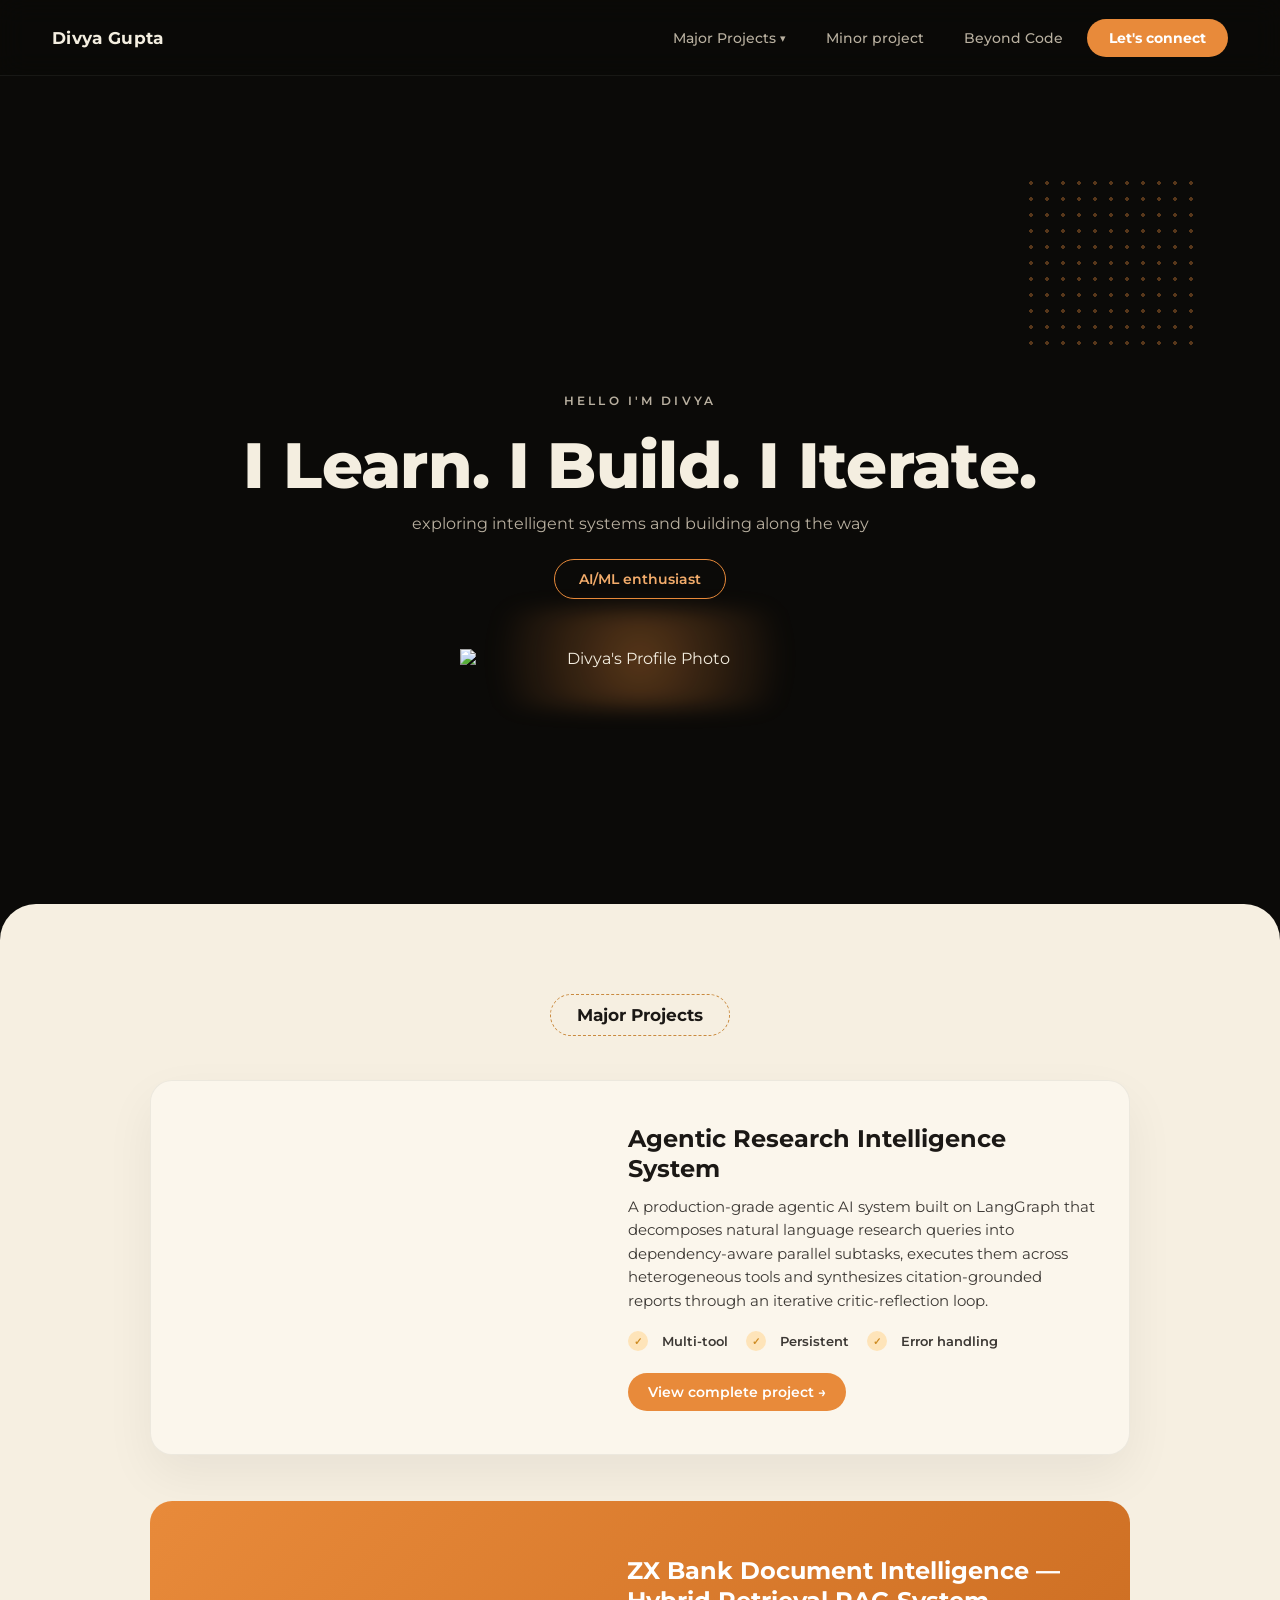
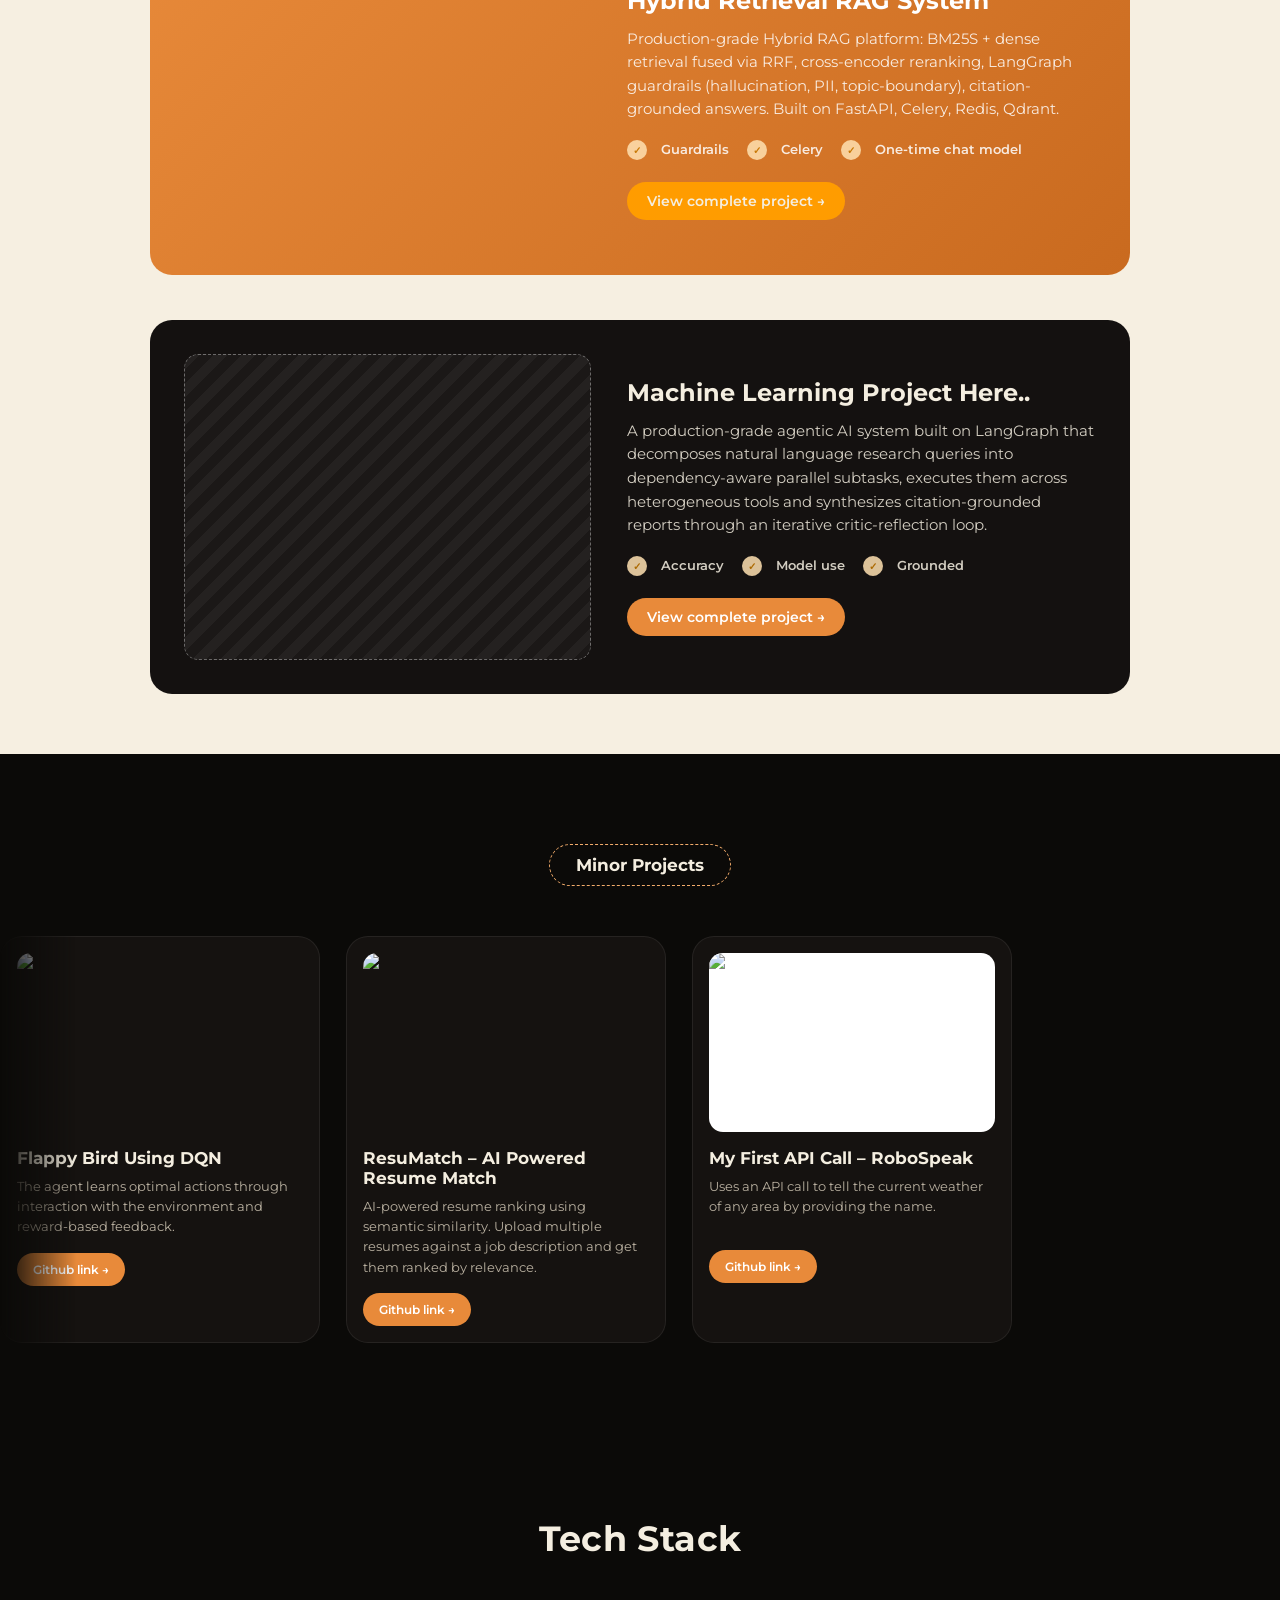
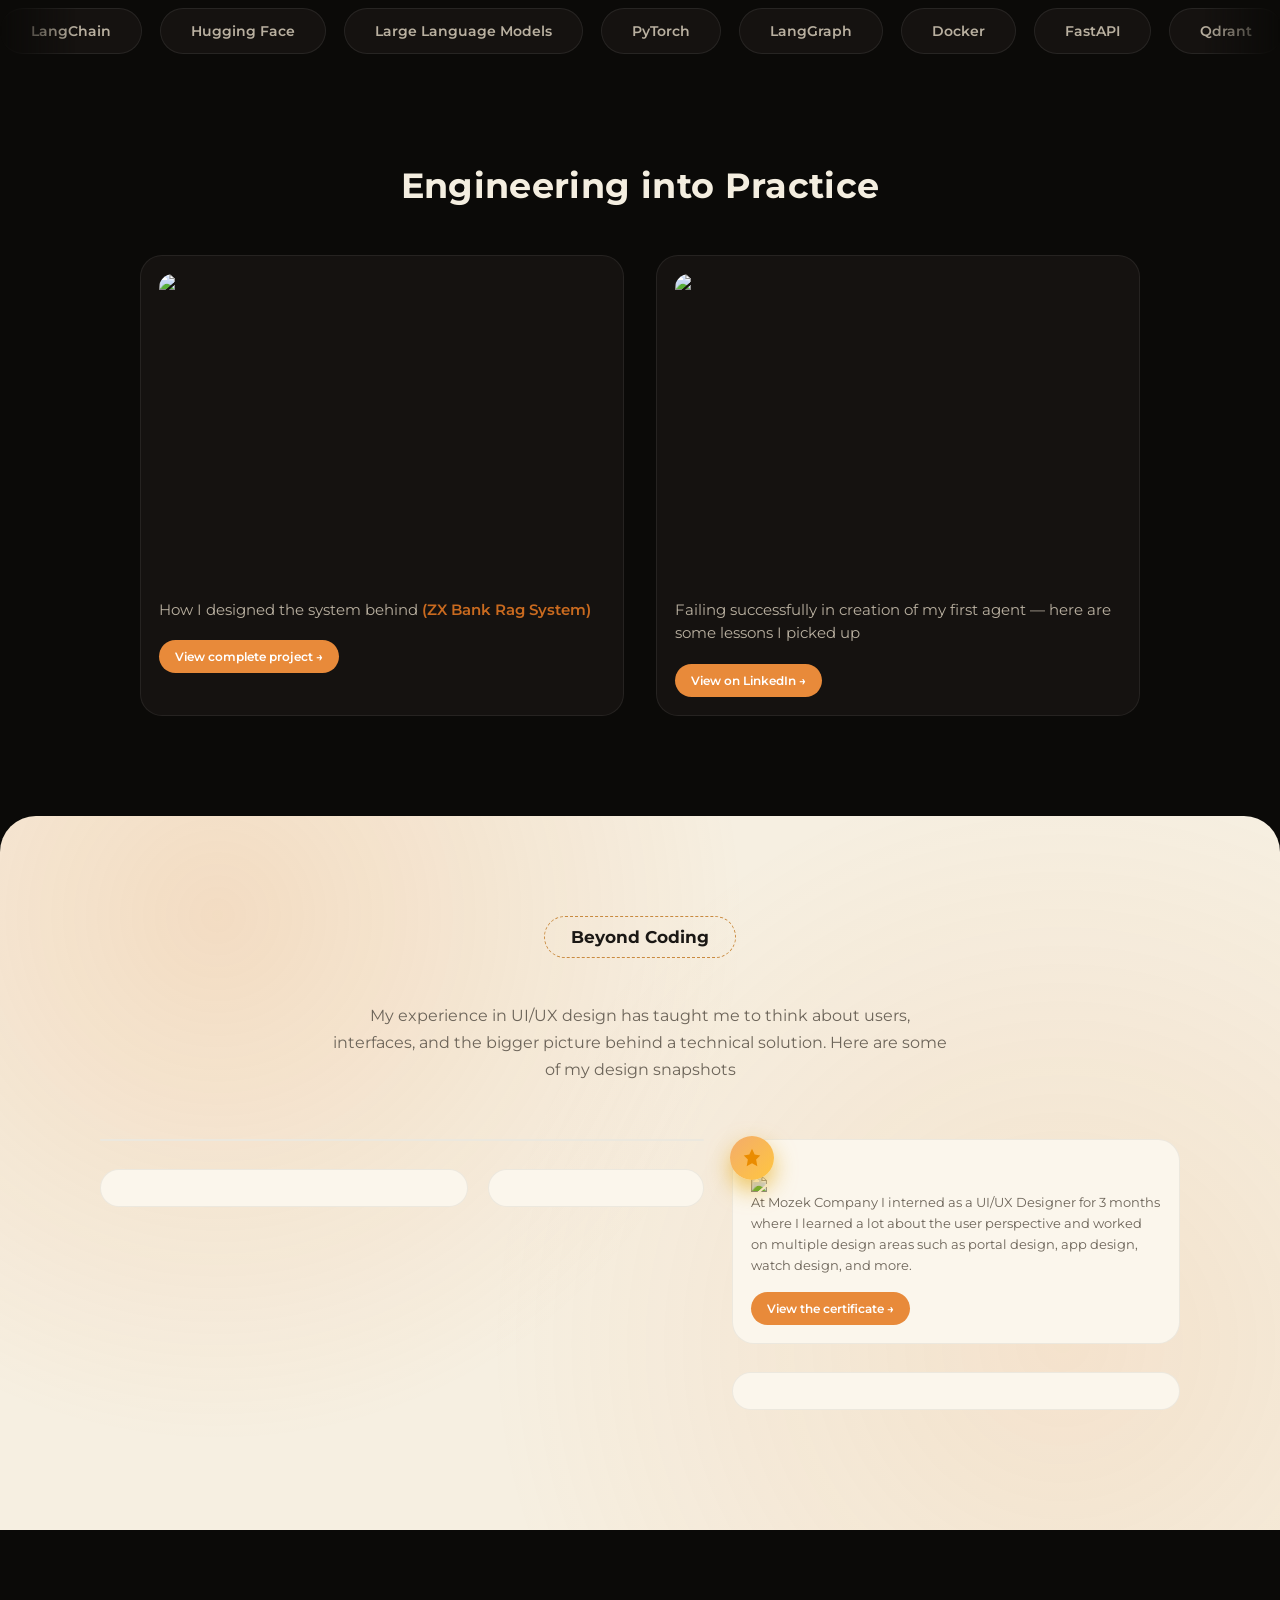
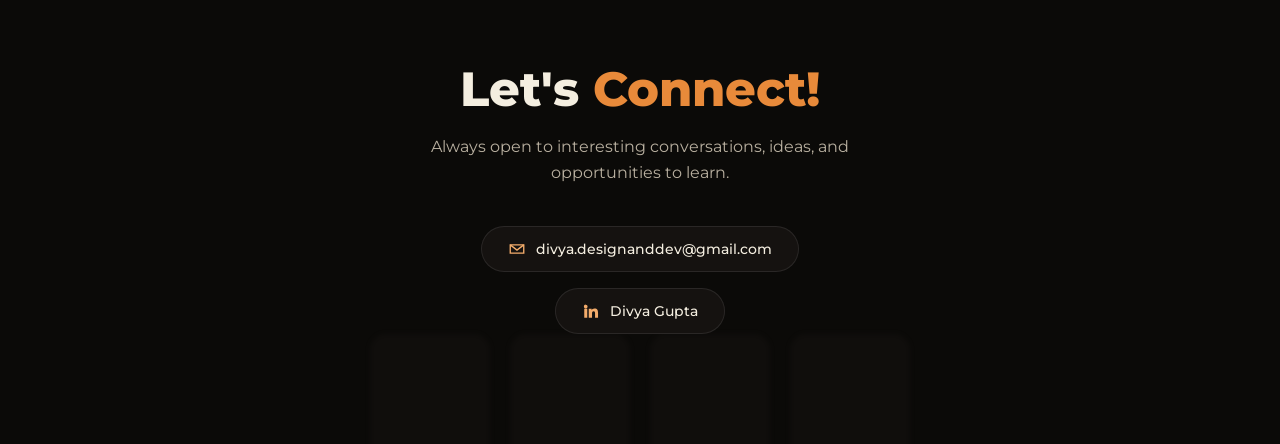
==== index.html @ d7cafa4e "Add files via upload" ====
<!DOCTYPE html>
<html lang="en">
<head>
<meta charset="UTF-8">
<meta name="viewport" content="width=device-width, initial-scale=1.0">
<title>Divya Gupta — AI/ML Enthusiast</title>
<link rel="preconnect" href="https://fonts.googleapis.com">
<link rel="preconnect" href="https://fonts.gstatic.com" crossorigin>
<link href="https://fonts.googleapis.com/css2?family=Montserrat:ital,wght@0,300;0,400;0,500;0,600;0,700;0,800;1,500&display=swap" rel="stylesheet">
<link rel="stylesheet" href="style.css">
</head>
<body>

<!-- ============ TOP NAVIGATION ============ -->
<header class="site-nav" id="top">
  <div class="nav-inner">
    <a href="index.html" class="nav-logo">Divya Gupta</a>

    <button class="nav-toggle" id="navToggle" aria-label="Toggle menu" aria-expanded="false">
      <span></span><span></span><span></span>
    </button>

    <nav class="nav-links" id="navLinks">
      <div class="nav-item nav-dropdown" id="projectsDropdown">
        <button class="nav-link dropdown-trigger" aria-haspopup="true" aria-expanded="false">
          Major Projects <span class="chevron">▾</span>
        </button>
        <div class="dropdown-menu">
          
          <a href="agentic-research.html" target="_blank" rel="noopener">Agentic Research Intelligence System</a>
          
          <a href="zx-bank.html" target="_blank" rel="noopener">ZX Bank RAG System</a>
          
          <a href="https://claude.ai" target="_blank" rel="noopener">Machine Learning Project</a>
        </div>
      </div>

      <a href="#minor-projects" class="nav-link nav-scroll">Minor project</a>
      <a href="#beyond-code" class="nav-link nav-scroll">Beyond Code</a>
      <a href="#connect" class="nav-link nav-cta nav-scroll">Let's connect</a>
    </nav>
  </div>
</header>

<!-- ============ HERO SECTION (static, no interaction) ============ -->
<section class="hero">
  <div class="hero-dots" aria-hidden="true"></div>
  <div class="hero-content">
    <p class="hero-eyebrow">Hello I'm Divya</p>
    <h1 class="hero-title">I Learn. I Build. I Iterate.</h1>
    <p class="hero-subtitle">exploring intelligent systems and building along the way</p>
    <span class="hero-badge">AI/ML enthusiast</span>
  </div>
  <div class="hero-portrait">
    <img src="assets/img/hero_image.png" alt="Divya's Profile Photo" class="portrait-image">
    <div class="portrait-glow" aria-hidden="true"></div>
  </div>
</section>

<!-- ============ MAJOR PROJECTS (stacking cards) ============ -->
<section class="major-projects" id="major-projects">
  <div class="section-heading">
    <span class="section-badge">Major Projects</span>
  </div>

  <div class="stack-container" id="stackContainer">

    <article class="stack-card card-light" style="z-index:1;">
      <div class="stack-card-inner">
        <div class="stack-card-media">
         <img src="assets\img\ai_agent.png" alt="AI agent image" class="stack-card-image">
        </div>
        <div class="stack-card-body">
          <h3>Agentic Research Intelligence System</h3>
          <p>A production-grade agentic AI system built on LangGraph that decomposes natural language research queries into dependency-aware parallel subtasks, executes them across heterogeneous tools and synthesizes citation-grounded reports through an iterative critic-reflection loop.</p>
          <ul class="tag-list">
             <li><span class="tick">✓</span>Multi-tool</li>
            <li><span class="tick">✓</span>Persistent</li>
            <li><span class="tick">✓</span>Error handling</li>
          </ul>
          <!-- TODO: replace href with real project page once built -->
          <a href="agentic-research.html" target="_blank" rel="noopener" class="btn btn-orange">View complete project →</a>
        </div>
      </div>
    </article>

    <article class="stack-card card-orange" style="z-index:2;">
      <div class="stack-card-inner">
        <div class="stack-card-media">
          <img src="assets\img\Rag_image1.png" alt="ZX Bank Document Intelligence Screenshot" class="stack-card-image">
        </div>
        <div class="stack-card-body">
          <h3>ZX Bank Document Intelligence — Hybrid Retrieval RAG System</h3>
          <p>Production-grade Hybrid RAG platform: BM25S + dense retrieval fused via RRF, cross-encoder reranking, LangGraph guardrails (hallucination, PII, topic-boundary), citation-grounded answers. Built on FastAPI, Celery, Redis, Qdrant.</p>
          <ul class="tag-list">
            <li><span class="tick">✓</span>Guardrails</li>
            <li><span class="tick">✓</span>Celery</li>
            <li><span class="tick">✓</span>One-time chat model</li>
          </ul>
          <!-- TODO: replace href with real project page once built -->
          <a href="zx-bank.html" target="_blank" rel="noopener" class="btn btn-dark">View complete project →</a>
        </div>
      </div>
    </article>

    <article class="stack-card card-black" style="z-index:3;">
      <div class="stack-card-inner">
        <div class="stack-card-media">
          <!-- REPLACE WITH: assets/img/ml-project.png -->
          <div class="img-placeholder" data-label="Machine Learning Project Screenshot"></div>
        </div>
        <div class="stack-card-body">
          <h3>Machine Learning Project Here..</h3>
          <p>A production-grade agentic AI system built on LangGraph that decomposes natural language research queries into dependency-aware parallel subtasks, executes them across heterogeneous tools and synthesizes citation-grounded reports through an iterative critic-reflection loop.</p>
          <ul class="tag-list">
             <li><span class="tick">✓</span>Accuracy</li>
            <li><span class="tick">✓</span>Model use</li>
            <li><span class="tick">✓</span>Grounded</li>
          </ul>
          <!-- TODO: replace href with real project page once built -->
          <a href="https://claude.ai" target="_blank" rel="noopener" class="btn btn-orange">View complete project →</a>
        </div>
      </div>
    </article>

  </div>
</section>

<!-- ============ MINOR PROJECTS (infinite marquee) ============ -->
<section class="minor-projects" id="minor-projects">
  <div class="section-heading">
    <span class="section-badge section-badge-dark">Minor Projects</span>
  </div>

  <div class="marquee" id="minorMarquee">
    <div class="marquee-track" id="minorTrack">

      <article class="mini-card">
        <div class="mini-card-media">
         <img src = "assets\img\flappybird.png" data-label="Flappy bird DNQ">
        </div>
        <div class="mini-card-body">
          <h4>Flappy Bird Using DQN</h4>
          <p>The agent learns optimal actions through interaction with the environment and reward-based feedback.</p>
          <div class="mini-card-actions">
            <a href="https://github.com/divya626343-ctrl/flappy-bird-dqn" target="_blank" rel="noopener" class="btn btn-orange btn-sm">Github link →</a>
          </div>
        </div>
      </article>

      <article class="mini-card">
        <div class="mini-card-media">
          <img src="assets\img\resumematcher.png" data-label="Resume-match-UI">
        </div>
        <div class="mini-card-body">
          <h4>ResuMatch – AI Powered Resume Match</h4>
          <p>AI-powered resume ranking using semantic similarity. Upload multiple resumes against a job description and get them ranked by relevance.</p>
          <div class="mini-card-actions">
            <a href="https://github.com/divya626343-ctrl/RESUME-JOBDESCRIPTION-MATCHER" target="_blank" rel="noopener" class="btn btn-orange btn-sm">Github link →</a>
          </div>
        </div>
      </article>

      <article class="mini-card">
        <div class="mini-card-media mini-card-media-flat">
         <img src="assets\img\robospeak.png" data-label = "Robospeak">
        </div>
        <div class="mini-card-body">
          <h4>My First API Call – RoboSpeak</h4>
          <p>Uses an API call to tell the current weather of any area by providing the name.</p>
          <div class="mini-card-actions">
            <a href="https://github.com/divya626343-ctrl/robospeaker" target="_blank" rel="noopener" class="btn btn-orange btn-sm">Github link →</a>
          </div>
        </div>
      </article>

      
    </div>
  </div>
</section>

<!-- ============ TECH STACK (infinite marquee, no hover) ============ -->
<section class="tech-stack">
  <h2 class="section-title-light">Tech Stack</h2>
  <div class="marquee marquee-plain" id="techMarquee">
    <div class="marquee-track" id="techTrack">
      <span class="tech-pill">LangChain</span>
      <span class="tech-pill">Hugging Face</span>
      <span class="tech-pill">Large Language Models</span>
      <span class="tech-pill">PyTorch</span>
      <span class="tech-pill">LangGraph</span>
      <span class="tech-pill">Docker</span>
      <span class="tech-pill">FastAPI</span>
      <span class="tech-pill">Qdrant</span>
    </div>
  </div>
</section>

<!-- ============ ENGINEERING INTO PRACTICE (static) ============ -->
<section class="engineering">
  <h2 class="section-title-light">Engineering into Practice</h2>
  <div class="engineering-grid">
    <article class="engineering-card">
      <div class="engineering-media">
       <img src="assets\img\engineering.jpeg" data-label="handwritten system flow of rag">
      </div>
      <p class="engineering-caption">How I designed the system behind <span class="highlight">(ZX Bank Rag System)</span></p>
      <!-- TODO: replace href with real project write-up link -->
      <a href="https://claude.ai" target="_blank" rel="noopener" class="btn btn-orange btn-sm">View complete project →</a>
    </article>

    <article class="engineering-card">
      <div class="engineering-media">
        <img src="assets\img\failtosuccess.png" data-label="failing in first ai agent">
      </div>
      <p class="engineering-caption">Failing successfully in creation of my first agent — here are some lessons I picked up</p>
      <!-- TODO: replace with real LinkedIn post link -->
      <a href="https://lnkd.in/p/dRu3aE6P" target="_blank" rel="noopener" class="btn btn-orange btn-sm">View on LinkedIn →</a>
    </article>
  </div>
</section>

<!-- ============ BEYOND CODE (parallax) ============ -->
<section class="beyond-code" id="beyond-code" data-parallax-speed="0.1">
  <div class="parallax-bg" id="parallaxBg" aria-hidden="true"></div>
  <div class="beyond-code-content">
    <div class="section-heading">
      <span class="section-badge">Beyond Coding</span>
    </div>
    <p class="beyond-code-intro">My experience in UI/UX design has taught me to think about users, interfaces, and the bigger picture behind a technical solution. Here are some of my design snapshots</p>

  <div class="beyond-grid">

  <div class="beyond-col beyond-col-left">
    <div class="beyond-item beyond-item-hero" data-parallax-speed="0.06">
     <img src="assets\img\travelui.png" alt="">
    </div>
    <div class="beyond-row">
      <div class="beyond-item beyond-item-dest" data-parallax-speed="-0.04">
        <img src="assets\img\udaan.webp" alt="">
      </div>
      <div class="beyond-item beyond-item-weather" data-parallax-speed="0.05">
        <img src="assets\img\cloud.png" alt="">
      </div>
    </div>
  </div>

  <div class="beyond-col beyond-col-right">
    <span class="cert-badge" aria-hidden="true">
            <svg viewBox="0 0 24 24" fill="currentColor"><path d="M12 2l2.9 6.26L21 9.27l-4.5 4.38L17.8 21 12 17.77 6.2 21l1.3-7.35L3 9.27l6.1-1.01L12 2z"/></svg>
    </span>
    <div class="beyond-item beyond-item-cert" data-parallax-speed="-0.05">
      <img src="assets\img\uxintership.jpeg" data-label ="ui ux intership ceritficate">
      <p class="beyond-item-text">At Mozek Company I interned as a UI/UX Designer for 3 months where I learned a lot about the user perspective and worked on multiple design areas such as portal design, app design, watch design, and more.</p>
      <!-- TODO: replace with real certificate link/PDF -->
      <a href="https://lnkd.in/p/dxWvw84a" target="_blank" rel="noopener" class="btn btn-orange btn-sm">View the certificate →</a>
    </div>
    <div class="beyond-item beyond-item-fund" data-parallax-speed="0.04">
      <img src="assets\img\fundnest1.webp" alt="">
    </div>
  </div>

</div>
</section>

<!-- ============ LET'S CONNECT ============ -->
<section class="connect" id="connect">
  <div class="connect-blur-row" aria-hidden="true">
    <div class="blur-tile"></div><div class="blur-tile"></div><div class="blur-tile"></div><div class="blur-tile"></div>
  </div>
  <div class="connect-content">
    <h2 class="connect-title">Let's <span class="highlight-orange">Connect!</span></h2>
    <p class="connect-subtitle">Always open to interesting conversations, ideas, and opportunities to learn.</p>

    <div class="connect-links">
      <button class="connect-link" id="copyEmailBtn" type="button" data-email="divya.designanddev@gmail.com">
        <svg class="connect-icon" viewBox="0 0 24 24" fill="none" stroke="currentColor" stroke-width="1.8"><path d="M3 6.5h18v11H3z"/><path d="M3 6.5l9 7 9-7"/></svg>
        <span id="emailText">divya.designanddev@gmail.com</span>
        <span class="copy-tooltip" id="copyTooltip">Copied!</span>
      </button>

      <a href="https://www.linkedin.com/in/divya-gupta-a05b24400/" target="_blank" rel="noopener" class="connect-link">
        <svg class="connect-icon" viewBox="0 0 24 24" fill="currentColor"><path d="M4.98 3.5a2.5 2.5 0 11-.02 5 2.5 2.5 0 01.02-5zM3 9h4v12H3zM9 9h3.8v1.7h.05c.53-1 1.83-2 3.77-2 4.03 0 4.78 2.65 4.78 6.1V21h-4v-5.6c0-1.34-.02-3.06-1.87-3.06-1.87 0-2.16 1.46-2.16 2.96V21H9z"/></svg>
        <span>Divya Gupta</span>
      </a>
    </div>
  </div>
</section>

<script src="js/main.js"></script>
</body>
</html>
---- style.css ----
/* =========================================================
   TOKENS
========================================================= */
:root{
  --bg-black:#0b0a08;
  --bg-black-2:#151210;
  --bg-cream:#f6efe1;
  --bg-cream-2:#fbf6ec;
  --accent:#e88a3a;
  --accent-dark:#c96a1f;
  --accent-light:#f3ac6b;
  --text-cream:#f4eee0;
  --text-cream-muted:#b9b0a0;
  --text-dark:#1b1815;
  --text-dark-muted:#6c6459;
  --border-dash:#c98a3f;
  --radius-lg:22px;
  --radius-md:14px;
  --radius-sm:8px;
  --font:'Montserrat', sans-serif;
  --nav-h:76px;
}

*,*::before,*::after{ box-sizing:border-box; }
html{ scroll-behavior:smooth; scroll-padding-top: var(--nav-h); }
@media (prefers-reduced-motion: reduce){
  html{ scroll-behavior:auto; }
  *{ animation-duration:0.01ms !important; animation-iteration-count:1 !important; transition-duration:0.01ms !important; }
}

body{
  margin:0;
  font-family:var(--font);
  background:var(--bg-black);
  color:var(--text-cream);
  -webkit-font-smoothing:antialiased;
  overflow-x:hidden;
}

img{ max-width:100%; display:block; }
a{ text-decoration:none; color:inherit; }
ul{ list-style:none; margin:0; padding:0; }
h1,h2,h3,h4{ margin:0; font-family:var(--font); }
p{ margin:0; }

.section-title-light{
  text-align:center;
  font-size:clamp(1.6rem,3vw,2.2rem);
  font-weight:700;
  color:var(--text-cream);
  margin-bottom:48px;
  letter-spacing:.01em;
}

/* placeholder image blocks (swap for real <img> once assets are uploaded) */
.img-placeholder{
  width:100%; height:100%; min-height:180px;
  border:1.5px dashed rgba(255,255,255,.35);
  border-radius:var(--radius-md);
  display:flex; align-items:center; justify-content:center;
  text-align:center; padding:16px;
  font-size:.75rem; letter-spacing:.03em; text-transform:uppercase;
  color:rgba(255,255,255,.55);
  background:
    repeating-linear-gradient(135deg, rgba(255,255,255,.04) 0 10px, transparent 10px 20px),
    rgba(255,255,255,.03);
}
.card-light .img-placeholder,
.beyond-item .img-placeholder,
.beyond-item-large .img-placeholder{
  border-color:rgba(0,0,0,.2);
  color:rgba(0,0,0,.45);
  background:
    repeating-linear-gradient(135deg, rgba(0,0,0,.035) 0 10px, transparent 10px 20px),
    rgba(0,0,0,.03);
}

/* buttons */
.btn{
  display:inline-flex; align-items:center; gap:6px;
  padding:11px 20px;
  border-radius:999px;
  font-weight:600;
  font-size:.85rem;
  border:none;
  cursor:pointer;
  transition:transform .25s ease, box-shadow .25s ease, background .25s ease;
  white-space:nowrap;
}
.btn-orange{ background:var(--accent); color:#fff; }
.btn-orange:hover{ background:var(--accent-light); transform:translateY(-2px); box-shadow:0 8px 20px rgba(232,138,58,.35); }
.btn-dark{ background:#FF9C00; color:var(--text-cream); }
.btn-dark:hover{ background:#221c17; transform:translateY(-2px); box-shadow:0 8px 20px rgba(0,0,0,.4); }
.btn-sm{ padding:9px 16px; font-size:.78rem; }

.section-badge{
  display:inline-block;
  padding:10px 26px;
  border:1.5px dashed var(--border-dash);
  border-radius:999px;
  font-weight:700;
  font-size:1.05rem;
  color:var(--text-dark);
}
.section-badge-dark{ color:var(--text-cream); border-color:var(--accent-light); }
.section-heading{ text-align:center; margin-bottom:44px; }

.highlight{ color:var(--accent-dark); font-weight:600; }
.highlight-orange{ color:var(--accent); }

/* =========================================================
   NAVIGATION
========================================================= */
.site-nav{
  position:sticky; top:0; z-index:200;
  height:var(--nav-h);
  background:rgba(11,10,8,.72);
  backdrop-filter:blur(14px);
  -webkit-backdrop-filter:blur(14px);
  border-bottom:1px solid rgba(255,255,255,.06);
}
.nav-inner{
  max-width:1240px; margin:0 auto; height:100%;
  display:flex; align-items:center; justify-content:space-between;
  padding:0 32px;
}
.nav-logo{
  font-weight:700; font-size:1.05rem; letter-spacing:.02em;
  color:var(--text-cream);
  transition:color .2s ease, opacity .2s ease;
}
.nav-logo:hover{ color:var(--accent-light); }

.nav-toggle{
  display:none; flex-direction:column; gap:5px;
  background:none; border:none; cursor:pointer; padding:6px;
}
.nav-toggle span{ width:22px; height:2px; background:var(--text-cream); border-radius:2px; transition:transform .3s ease, opacity .3s ease; }

.nav-links{ display:flex; align-items:center; gap:8px; }
.nav-link{
  padding:10px 16px; font-size:.88rem; font-weight:500;
  color:var(--text-cream-muted);
  border:none; background:none; cursor:pointer; font-family:var(--font);
  display:flex; align-items:center; gap:4px;
  border-radius:999px;
  transition:color .2s ease, background .2s ease;
}
.nav-link:hover{ color:var(--text-cream); background:rgba(255,255,255,.06); }
.nav-cta{ background:var(--accent); color:#fff; font-weight:700; padding:10px 22px; }
.nav-cta:hover{ background:var(--accent-light); color:#fff; }

.chevron{ font-size:.7rem; transition:transform .25s ease; }
.nav-dropdown.open .chevron{ transform:rotate(180deg); }

.nav-dropdown{ position:relative; }
.dropdown-menu{
  position:absolute; top:calc(100% + 10px); left:50%; transform:translateX(-50%) translateY(-8px);
  min-width:280px;
  background:#1a1613;
  border:1px solid rgba(255,255,255,.08);
  border-radius:var(--radius-md);
  padding:8px;
  opacity:0; visibility:hidden;
  transition:opacity .22s ease, transform .22s ease, visibility .22s ease;
  box-shadow:0 20px 45px rgba(0,0,0,.5);
}
.nav-dropdown.open .dropdown-menu{
  opacity:1; visibility:visible; transform:translateX(-50%) translateY(0);
}
.dropdown-menu a{
  display:block; padding:11px 14px; border-radius:var(--radius-sm);
  font-size:.85rem; color:var(--text-cream-muted);
  transition:background .18s ease, color .18s ease, padding-left .18s ease;
}
.dropdown-menu a:hover{ background:rgba(232,138,58,.12); color:var(--accent-light); padding-left:18px; }

/* =========================================================
   HERO (static)
========================================================= */
.hero{
  position:relative;
  min-height:92vh;
  display:flex; flex-direction:column; align-items:center; justify-content:center;
  text-align:center;
  padding:80px 24px 0;
  overflow:hidden;
}
.hero-dots{
  position:absolute; top:12%; right:6%; width:180px; height:180px;
  background-image:radial-gradient(var(--accent) 2px, transparent 2px);
  background-size:16px 16px;
  opacity:.35;
}
.hero-eyebrow{
  letter-spacing:.25em; font-size:.78rem; font-weight:600; color:var(--text-cream-muted); text-transform:uppercase;
  animation:hero-fade-up .7s ease both .05s;
}
.hero-title{
  font-size:clamp(2.2rem,6vw,4rem); font-weight:800; margin:18px 0 10px; letter-spacing:-.01em;
  animation:hero-fade-up .7s ease both .18s;
}
.hero-subtitle{
  color:var(--text-cream-muted); font-size:1rem; max-width:480px; margin:0 auto;
  animation:hero-fade-up .7s ease both .3s;
}
.hero-badge{
  display:inline-block; margin-top:26px; padding:11px 24px;
  border:1.5px solid var(--accent); color:var(--accent-light);
  border-radius:999px; font-weight:600; font-size:.85rem;
  animation:hero-fade-up .7s ease both .42s;
}
.hero-portrait{
  position:relative; margin-top:50px; width:min(360px,80vw);
  animation:hero-fade-up .8s ease both .5s;
}

@keyframes hero-fade-up{
  from{ opacity:0; transform:translateY(24px); }
  to{ opacity:1; transform:translateY(0); }
}
.portrait-glow{
  position:absolute; inset:-40px; z-index:-1;
  background:radial-gradient(circle, rgba(232,138,58,.35), transparent 65%);
  filter:blur(10px);
}
.portrait-placeholder{ aspect-ratio:3/7; border-radius:16px; }

/* =========================================================
   MAJOR PROJECTS — stacking cards
========================================================= */
.major-projects{
  background:var(--bg-cream);
  color:var(--text-dark);
  padding:90px 24px 60px;
  border-radius:36px 36px 0 0;
}
.stack-container{
  max-width:980px; margin:0 auto;
  position:relative;
}
.stack-card{
  position:sticky;
  top:100px;
  margin-bottom:46px;
  border-radius:var(--radius-lg);
  padding:34px;
  will-change:transform, filter;
  transition:transform .05s linear;
}
.stack-card:last-child{ margin-bottom:0; }
.card-light{ background:var(--bg-cream-2); border:1px solid rgba(0,0,0,.06); box-shadow:0 20px 50px rgba(0,0,0,.06); }
.card-orange{ background:linear-gradient(135deg,var(--accent),var(--accent-dark)); color:#fff; } 
.card-orange .stack-card-inner .stack-card-media img{
  object-position: left top;
}
.card-black{ background:#141110; color:var(--text-cream); }

.stack-card-inner{ display:grid; grid-template-columns:1fr 1.15fr; gap:36px; align-items:center; }
.stack-card-media{ aspect-ratio:4/3; border-radius:var(--radius-md); overflow:hidden; }
.stack-card-media img{
  width:100%; height:100%;
  object-fit:cover;      /* crops image to fill the box instead of squishing it */
  object-position:center;
  transform:scale(1.15); /* zoom-in amount — raise/lower this number to zoom more/less */
}
.stack-card-body h3{ font-size:1.5rem; font-weight:700; margin-bottom:12px; line-height:1.25; }
.stack-card-body p{ font-size:.92rem; line-height:1.6; opacity:.85; margin-bottom:18px; }
.tag-list{ display:flex; flex-wrap:wrap; gap:10px 18px; margin-bottom:22px; }
.tag-list li{ display:flex; align-items:center; gap:14px; font-size:.8rem; font-weight:600; opacity:.85; }
.tick{
  display:inline-flex; align-items:center; justify-content:center;
  width:20px; height:20px; border-radius:50%;
 color: #C77A00;
 background:#FFE1B1;
  font-size:.62rem; flex:0 0 auto;
}

/* =========================================================
   MINOR PROJECTS — infinite marquee
========================================================= */
.minor-projects{ background:var(--bg-black); padding:90px 0 90px; }
.marquee{
  overflow:hidden;
  -webkit-mask-image:linear-gradient(90deg, transparent, #000 6%, #000 94%, transparent);
  mask-image:linear-gradient(90deg, transparent, #000 6%, #000 94%, transparent);
}
.marquee-track{
  display:flex; gap:26px; width:max-content;
  animation:marquee-scroll 32s linear infinite;
  padding:6px 0 24px;
}
.marquee-track.paused{ animation-play-state:paused; }
@keyframes marquee-scroll{
  from{ transform:translateX(0); }
  to{ transform:translateX(-50%); }
}

.mini-card{
  width:320px; flex:0 0 auto;
  background:var(--bg-black-2);
  border:1px solid rgba(255,255,255,.07);
  border-radius:var(--radius-lg);
  padding:16px;
  transition:transform .35s ease, box-shadow .35s ease, border-color .35s ease;
}
.mini-card:hover{
  transform:translateY(-10px) scale(1.03);
  box-shadow:0 24px 50px rgba(0,0,0,.55);
  border-color:rgba(232,138,58,.45);
}
.mini-card-media{ aspect-ratio:16/10; margin-bottom:16px; overflow:hidden; border-radius:var(--radius-md); }
.mini-card-media-flat{ aspect-ratio:16/10; background:#fff; border-radius:var(--radius-md); }
.mini-card-body h4{ font-size:1.05rem; margin-bottom:8px; }
.mini-card-body p{ font-size:.82rem; color:var(--text-cream-muted); line-height:1.55; margin-bottom:16px; min-height:58px; }
.mini-card-actions{ display:flex; gap:10px; flex-wrap:wrap; }

/* =========================================================
   TECH STACK — infinite marquee (no hover interaction)
========================================================= */
.tech-stack{ background:var(--bg-black); padding:60px 0 90px; }
.marquee-plain .marquee-track{ animation-duration:22s; gap:18px; padding:0; }
.tech-pill{
  flex:0 0 auto;
  padding:14px 30px;
  background:var(--bg-black-2);
  border:1px solid rgba(255,255,255,.08);
  border-radius:999px;
  font-weight:600; font-size:.85rem;
  color:var(--text-cream-muted);
  white-space:nowrap;
}

/* =========================================================
   ENGINEERING INTO PRACTICE (static)
========================================================= */
.engineering{ background:var(--bg-black); padding:20px 24px 100px; }
.engineering-grid{
  max-width:1000px; margin:0 auto;
  display:grid; grid-template-columns:1fr 1fr; gap:32px;
}
.engineering-card{
  background:var(--bg-black-2);
  border:1px solid rgba(255,255,255,.07);
  border-radius:var(--radius-lg);
  padding:18px;
}
.engineering-media{ aspect-ratio:16/11; margin-bottom:18px; border-radius:var(--radius-md); overflow:hidden;  }
.engineering-caption{ font-size:.92rem; line-height:1.6; color:var(--text-cream-muted); margin-bottom:18px; }

/* =========================================================
   BEYOND CODE — parallax
========================================================= */
.beyond-code{
  position:relative;
  background:var(--bg-cream);
  color:var(--text-dark);
  padding:100px 24px 120px;
  overflow:hidden;
  border-radius:36px 36px 0 0;
}
.parallax-bg{
  position:absolute; inset:-10% -5%;
  background:
    radial-gradient(circle at 20% 20%, rgba(232,138,58,.18), transparent 40%),
    radial-gradient(circle at 80% 70%, rgba(232,138,58,.12), transparent 45%);
  z-index:0;
  will-change:transform;
}
.beyond-code-content{ position:relative; z-index:1; max-width:1080px; margin:0 auto; }
.beyond-code-intro{
  max-width:620px; margin:0 auto 56px; text-align:center;
  color:var(--text-dark-muted); line-height:1.7; font-size:1rem;
}
.beyond-grid{ display:grid; grid-template-columns:1.35fr 1fr; gap:28px; align-items:start; }
.beyond-col{ display:flex; flex-direction:column; gap:28px; }
.beyond-row{ display:grid; grid-template-columns:1.7fr 1fr; gap:20px; }

.beyond-item{
  background:var(--bg-cream-2); border:1px solid rgba(0,0,0,.06);
  border-radius:var(--radius-lg); padding:18px;
  will-change:transform;
}
.beyond-item-hero{ padding:0; overflow:hidden; }
.beyond-item-hero .img-placeholder{ aspect-ratio:16/9; border-radius:var(--radius-lg); margin-bottom:0; }

.beyond-item-weather{ display:flex; align-items:center; justify-content:center; padding:14px; }
.beyond-item-weather .img-placeholder{ aspect-ratio:1/1; margin-bottom:0; min-height:100px; }

.beyond-item .img-placeholder{ aspect-ratio:4/3; margin-bottom:14px; }
.beyond-item-text{ font-size:.82rem; line-height:1.6; color:var(--text-dark-muted); margin-bottom:16px; }
.beyond-item-cert{ position:relative; padding-top:36px; }
.cert-badge{
  position:absolute; top:220px; left:630px; 
  width:44px; height:44px; border-radius:50%;
  background:linear-gradient(135deg,var(--accent-light),rgb(255, 198, 64));
  display:flex; align-items:center; justify-content:center;
  box-shadow:0 10px 22px rgba(228, 164, 2, 0.589);
  z-index: 5;
}
.cert-badge svg{ width:22px; height:22px; color:#ea8c00; }
 
/* =========================================================
   LET'S CONNECT
========================================================= */
.connect{
  position:relative;
  background:var(--bg-black);
  padding:130px 24px 110px;
  text-align:center;
  overflow:hidden;
}
.connect-blur-row{
  position:absolute; bottom:-40px; left:0; right:0;
  display:flex; gap:20px; justify-content:center;
  filter:blur(2px); opacity:.5;
}
.blur-tile{ width:120px; height:150px; border-radius:16px; background:var(--bg-black-2); }
.connect-content{ position:relative; z-index:1; }
.connect-title{ font-size:clamp(2rem,5vw,3rem); font-weight:800; margin-bottom:16px; }
.connect-subtitle{ color:var(--text-cream-muted); max-width:420px; margin:0 auto 40px; line-height:1.6; }
.connect-links{ display:flex; flex-direction:column; align-items:center; gap:16px; }
.connect-link{
  position:relative;
  display:inline-flex; align-items:center; gap:10px;
  padding:13px 26px; border-radius:999px;
  background:var(--bg-black-2); border:1px solid rgba(255,255,255,.09);
  color:var(--text-cream); font-family:var(--font); font-size:.9rem; font-weight:500;
  cursor:pointer; transition:transform .25s ease, border-color .25s ease, background .25s ease;
}
.connect-link:hover{ transform:translateY(-3px); border-color:var(--accent); background:#1c1712; }
.connect-icon{ width:18px; height:18px; color:var(--accent-light); }
.copy-tooltip{
  position:absolute; top:-38px; left:50%; transform:translateX(-50%) translateY(6px);
  background:var(--accent); color:#1a1208; font-size:.72rem; font-weight:700;
  padding:5px 12px; border-radius:999px;
  opacity:0; pointer-events:none;
  transition:opacity .2s ease, transform .2s ease;
}
.copy-tooltip.show{ opacity:1; transform:translateX(-50%) translateY(0); }

/* =========================================================
   RESPONSIVE
========================================================= */
@media (max-width:900px){
  .stack-card-inner{ grid-template-columns:1fr; }
  .engineering-grid{ grid-template-columns:1fr; }
 
}




@media (max-width:760px){
  .nav-toggle{ display:flex; }
  .nav-links{
    position:absolute; top:var(--nav-h); left:0; right:0;
    flex-direction:column; align-items:stretch;
    background:#100e0c; padding:14px;
    border-bottom:1px solid rgba(255,255,255,.08);
    transform:translateY(-12px); opacity:0; visibility:hidden;
    transition:opacity .25s ease, transform .25s ease, visibility .25s ease;
  }
  .nav-links.open{ transform:translateY(0); opacity:1; visibility:visible; }
  .nav-dropdown{ width:100%; }
  .dropdown-trigger{ width:100%; justify-content:space-between; }
  .dropdown-menu{ position:static; transform:none; opacity:1; visibility:visible; display:none; box-shadow:none; margin-top:4px; width:100%; min-width:0; }
  .nav-dropdown.open .dropdown-menu{ display:block; }
  .nav-cta{ text-align:center; justify-content:center; }

  .stack-card{ padding:22px; top:70px; }
  .mini-card{ width:260px; }
  /* Beyond Code — mobile: flatten to one full-width card at a time, swipe jumps to the next */
  .beyond-col{ display:contents; }
  .beyond-row{ display:contents; }

  .beyond-grid{
    display:flex;
    overflow-x:auto;
    scroll-snap-type:x mandatory;
    -webkit-overflow-scrolling:touch;
    gap:20px;
    padding-bottom:8px;
    scrollbar-width:none;
  }
  .beyond-grid::-webkit-scrollbar{ display:none; }
  .beyond-grid .beyond-item{
    flex:0 0 85%;
    scroll-snap-align:center;
  }
  .beyond-item-hero .img-placeholder{ aspect-ratio:4/3; }
  .beyond-item-weather{ min-height:auto; }
}


/* =========================================================
   PROJECT DETAIL PAGES (agentic-research.html, and future
   zx-bank.html / ml-project.html reuse all of this)
========================================================= */
.project-back-bar{ max-width:1200px; margin:0 auto; padding:28px 32px 0; }
.project-back{
  display:inline-flex; align-items:center; gap:8px;
  font-weight:600; font-size:.9rem; color:var(--text-cream-muted);
  transition:color .2s ease, transform .2s ease;
}
.project-back:hover{ color:var(--text-cream); transform:translateX(-3px); }
 
.project-hero{
  max-width:1200px; margin:0 auto; padding:50px 32px 90px;
  display:grid; grid-template-columns:1fr 1.15fr; gap:48px; align-items:center;
}
.project-hero-text h1{ font-size:clamp(1.8rem,4vw,2.6rem); font-weight:700; margin-bottom:18px; line-height:1.25; }
.project-hero-text p{ color:var(--text-cream-muted); line-height:1.75; margin-bottom:22px; font-size:.95rem; }
.project-meta{ display:flex; gap:26px; flex-wrap:wrap; margin-bottom:26px; }
.project-meta li{ display:flex; align-items:center; gap:8px; font-weight:600; font-size:.88rem; }
.project-meta .dot{ width:9px; height:9px; border-radius:50%; background:var(--accent); flex:0 0 auto; }
 
.project-hero-media{ position:relative;  }
.project-hero-media::before{
  content:''; position:absolute; inset:-30px; z-index:-1;
  background:radial-gradient(circle, rgba(232,138,58,.22), transparent 65%);
  filter:blur(14px);
}
.video-placeholder{ min-height:340px; }
.video-el{ width:100%; height:100%; border-radius:var(--radius-lg); object-fit: contain; }
 
.project-two-col{
  max-width:1200px; margin:0 auto; padding:64px 32px;
  display:grid; grid-template-columns:1fr 1fr; gap:56px;
}
.project-two-col h2{ font-size:1.4rem; font-weight:700; margin-bottom:16px; }
.project-two-col p{ color:var(--text-cream-muted); line-height:1.75; font-size:.92rem; margin-bottom:14px; }
.project-two-col p:last-child{ margin-bottom:0; }
.project-two-col strong{ color:var(--text-cream); font-weight:700; }
.project-two-col ul{ margin-top:14px; }
.project-two-col ul li{
  position:relative; padding-left:18px; margin-bottom:10px;
  color:var(--text-cream-muted); font-size:.92rem; line-height:1.6;
}
.project-two-col ul li::before{ content:'•'; position:absolute; left:0; color:var(--accent); }
.architecture-media{ align-self:start; position:sticky; top:100px; }
.architecture-media img { border-radius: 24px;}
 
.project-features{
  max-width:1200px; margin:20px auto 0; background:var(--bg-black-2);
  border-radius:var(--radius-lg); padding:56px 40px;
}
.features-grid{ display:grid; grid-template-columns:repeat(4,1fr); gap:22px; }
.feature-item{ background:rgba(255,255,255,.06); border-radius:var(--radius-md); padding:22px; }
.feature-icon{
  display:flex; align-items:center; justify-content:center;
  width:34px; height:34px; border-radius:50%;
  background:rgb(255, 255, 255); color:#1a1208; font-size:.9rem; margin-bottom:14px;
}
.feature-item p{ font-size:.85rem; line-height:1.65; color:var(--text-cream-muted); }
 
.improvement-block{ margin-bottom:26px; }
.improvement-block:last-child{ margin-bottom:0; }
.improvement-block h3{ font-size:1rem; font-weight:700; margin-bottom:8px; color:var(--text-cream); }
.improvement-block p{ margin-bottom:0; }
 
.project-thanks{ text-align:center; padding:90px 32px 120px; }
.project-thanks h2{ font-size:1.6rem; font-weight:700; }
 
@media (max-width:900px){
  .features-grid{ grid-template-columns:repeat(2,1fr); }
}
@media (max-width:760px){
  .project-hero{ grid-template-columns:1fr; padding:36px 20px 60px; }
  .project-two-col{ grid-template-columns:1fr; gap:36px; padding:44px 20px; }
  .architecture-media{ position:static; }
  .features-grid{ grid-template-columns:1fr; }
  .project-features{ padding:40px 22px; margin:20px 16px 0; }
}
 
.project-back-bar{ max-width:1200px; margin:0 auto; padding:28px 32px 0; }
.project-back{
  display:inline-flex; align-items:center; gap:8px;
  font-weight:600; font-size:.9rem; color:var(--text-cream-muted);
  transition:color .2s ease, transform .2s ease;
}
.project-back:hover{ color:var(--text-cream); transform:translateX(-3px); }
.project-back-logo{
  font-weight:700; font-size:1rem; color:var(--text-cream);
  transition:color .2s ease;
}
.project-back-logo:hover{ color:var(--accent-light); }
 
.project-hero{
  max-width:1200px; margin:0 auto; padding:50px 32px 90px;
  display:grid; grid-template-columns:1fr 1.15fr; gap:48px; align-items:center;
}
.project-hero-text h1{ font-size:clamp(1.8rem,4vw,2.6rem); font-weight:700; margin-bottom:18px; line-height:1.25; }
.project-hero-text p{ color:var(--text-cream-muted); line-height:1.75; margin-bottom:22px; font-size:.95rem; }
.project-meta{ display:flex; gap:26px; flex-wrap:wrap; margin-bottom:26px; }
.project-meta li{ display:flex; align-items:center; gap:8px; font-weight:600; font-size:.88rem; }
.project-meta .dot{ width:9px; height:9px; border-radius:50%; background:var(--accent); flex:0 0 auto; }
 
.project-hero-media{ position:relative; }
.project-hero-media::before{
  content:''; position:absolute; inset:-30px; z-index:-1;
  background:radial-gradient(circle, rgba(232,138,58,.22), transparent 65%);
  filter:blur(14px);
}
.video-placeholder{ min-height:340px; }
.video-el{
  width:100%; height:100%;
  border-radius:var(--radius-lg);
  object-fit:contain;   /* shows the whole video without stretching or cropping — leaves blank space instead */
  background:#000;      /* fills that blank space so it doesn't look like a transparent gap */
}
 
.project-two-col{
  max-width:1200px; margin:0 auto; padding:64px 32px;
  display:grid; grid-template-columns:1fr 1fr; gap:56px;
}
.project-two-col h2{ font-size:1.4rem; font-weight:700; margin-bottom:16px; }
.project-two-col p{ color:var(--text-cream-muted); line-height:1.75; font-size:.92rem; margin-bottom:14px; }
.project-two-col p:last-child{ margin-bottom:0; }
.project-two-col strong{ color:var(--text-cream); font-weight:700; }
.project-two-col ul{ margin-top:14px; }
.project-two-col ul li{
  position:relative; padding-left:18px; margin-bottom:10px;
  color:var(--text-cream-muted); font-size:.92rem; line-height:1.6;
}
.project-two-col ul li::before{ content:'•'; position:absolute; left:0; color:var(--accent); }
.architecture-media{ align-self:start; position:sticky; top:100px; }
 
.project-features{
  max-width:1200px; margin:20px auto 0; background:var(--bg-black-2);
  border-radius:var(--radius-lg); padding:56px 40px;
}
.features-grid{ display:grid; grid-template-columns:repeat(4,1fr); gap:22px; }
.feature-item{ background:rgba(255,255,255,.06); border-radius:var(--radius-md); padding:22px; }
.feature-icon{
  display:flex; align-items:center; justify-content:center;
  width:34px; height:34px; border-radius:50%;
  background:var(--accent); color:#1a1208; font-size:.9rem; margin-bottom:14px;
}
.feature-item p{ font-size:.85rem; line-height:1.65; color:var(--text-cream-muted); }
.feature-item strong{ color:var(--text-cream); font-weight:700; }
 
.architecture-subhead{ font-weight:600; color:var(--text-cream); font-size:.9rem; margin-bottom:18px; }
 
.project-section-title{ padding-top:20px; }
.db-col h3{ font-size:1.05rem; font-weight:700; color:var(--text-cream); margin:0 0 10px; }
.db-col h3:not(:first-child){ margin-top:28px; }
 
.improvement-block{ margin-bottom:26px; }
.improvement-block:last-child{ margin-bottom:0; }
.improvement-block h3{ font-size:1rem; font-weight:700; margin-bottom:8px; color:var(--text-cream); }
.improvement-block p{ margin-bottom:0; }
 
.project-thanks{ text-align:center; padding:90px 32px 120px; }
.project-thanks h2{ font-size:1.6rem; font-weight:700; }
 
@media (max-width:900px){
  .features-grid{ grid-template-columns:repeat(2,1fr); }
}
@media (max-width:760px){
  .project-hero{ grid-template-columns:1fr; padding:36px 20px 60px; }
  .project-two-col{ grid-template-columns:1fr; gap:36px; padding:44px 20px; }
  .architecture-media{ position:static; }
  .features-grid{ grid-template-columns:1fr; }
  .project-features{ padding:40px 22px; margin:20px 16px 0; }
}
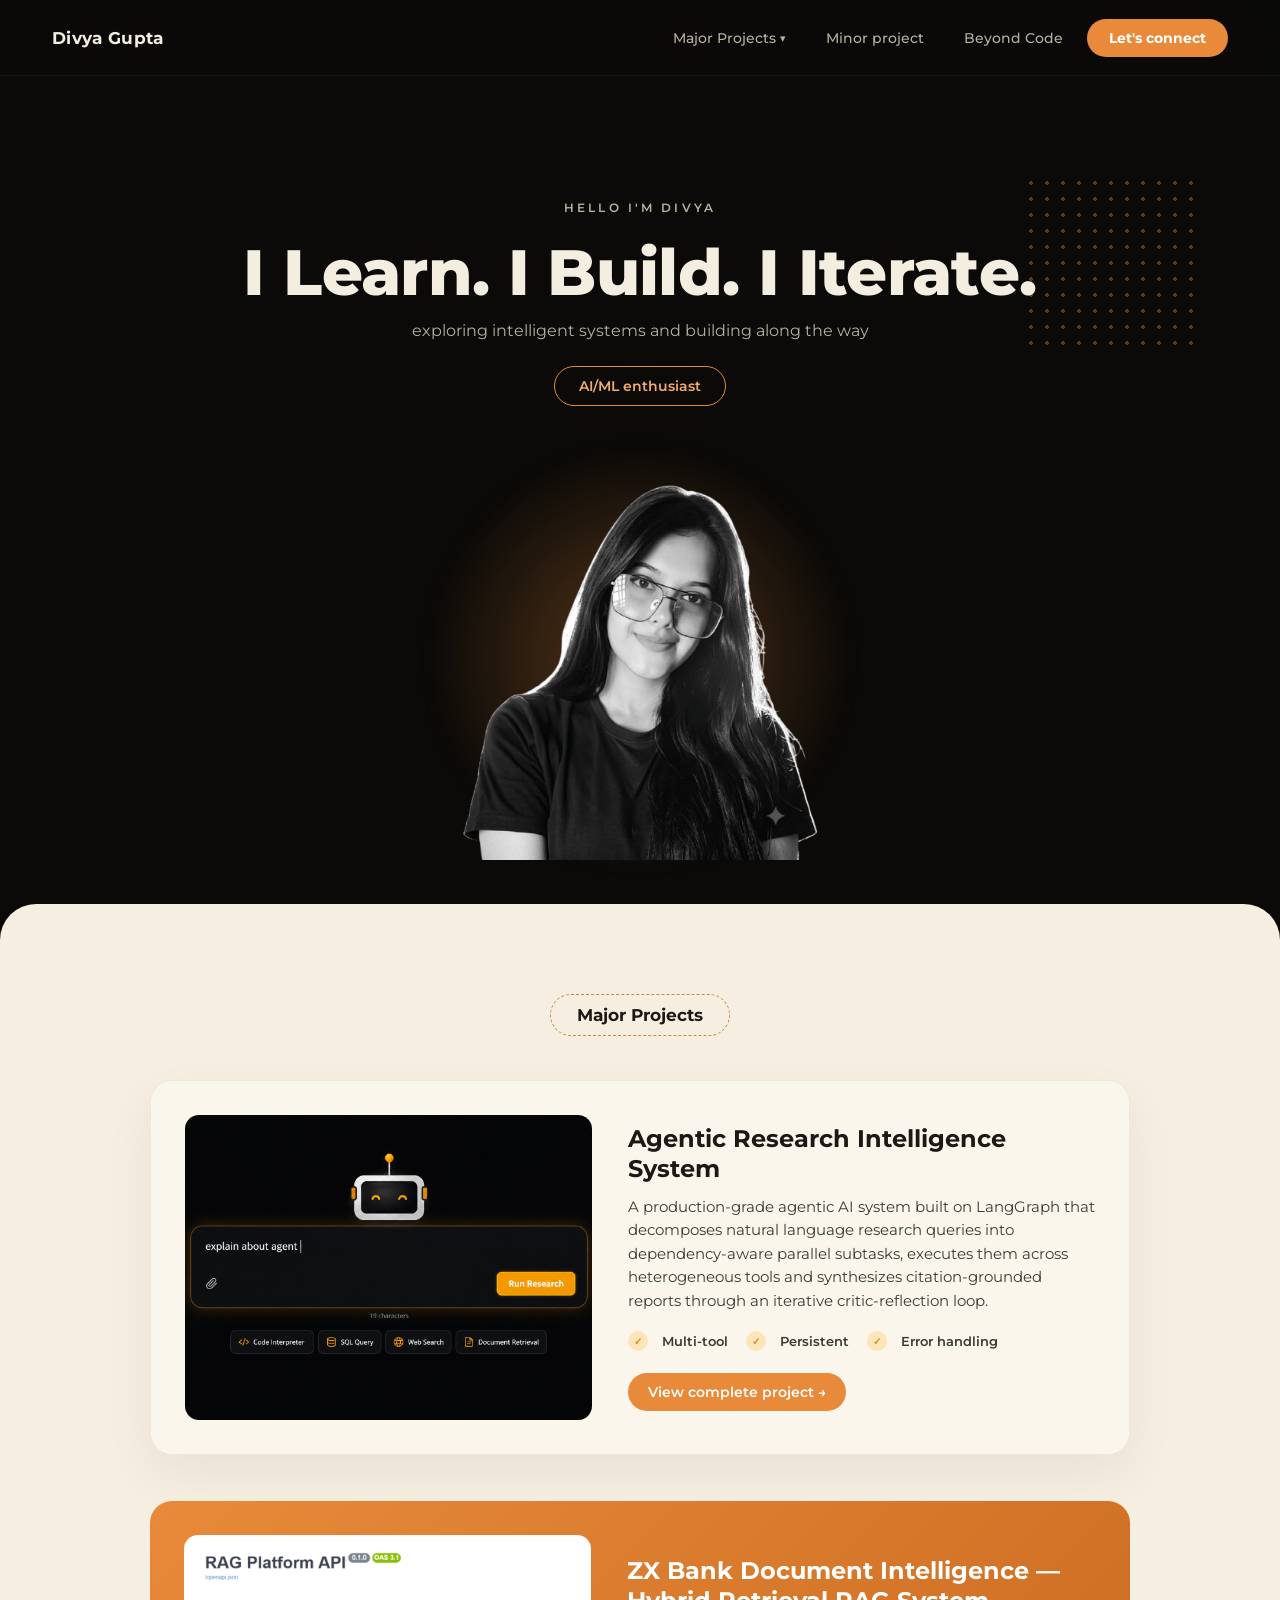
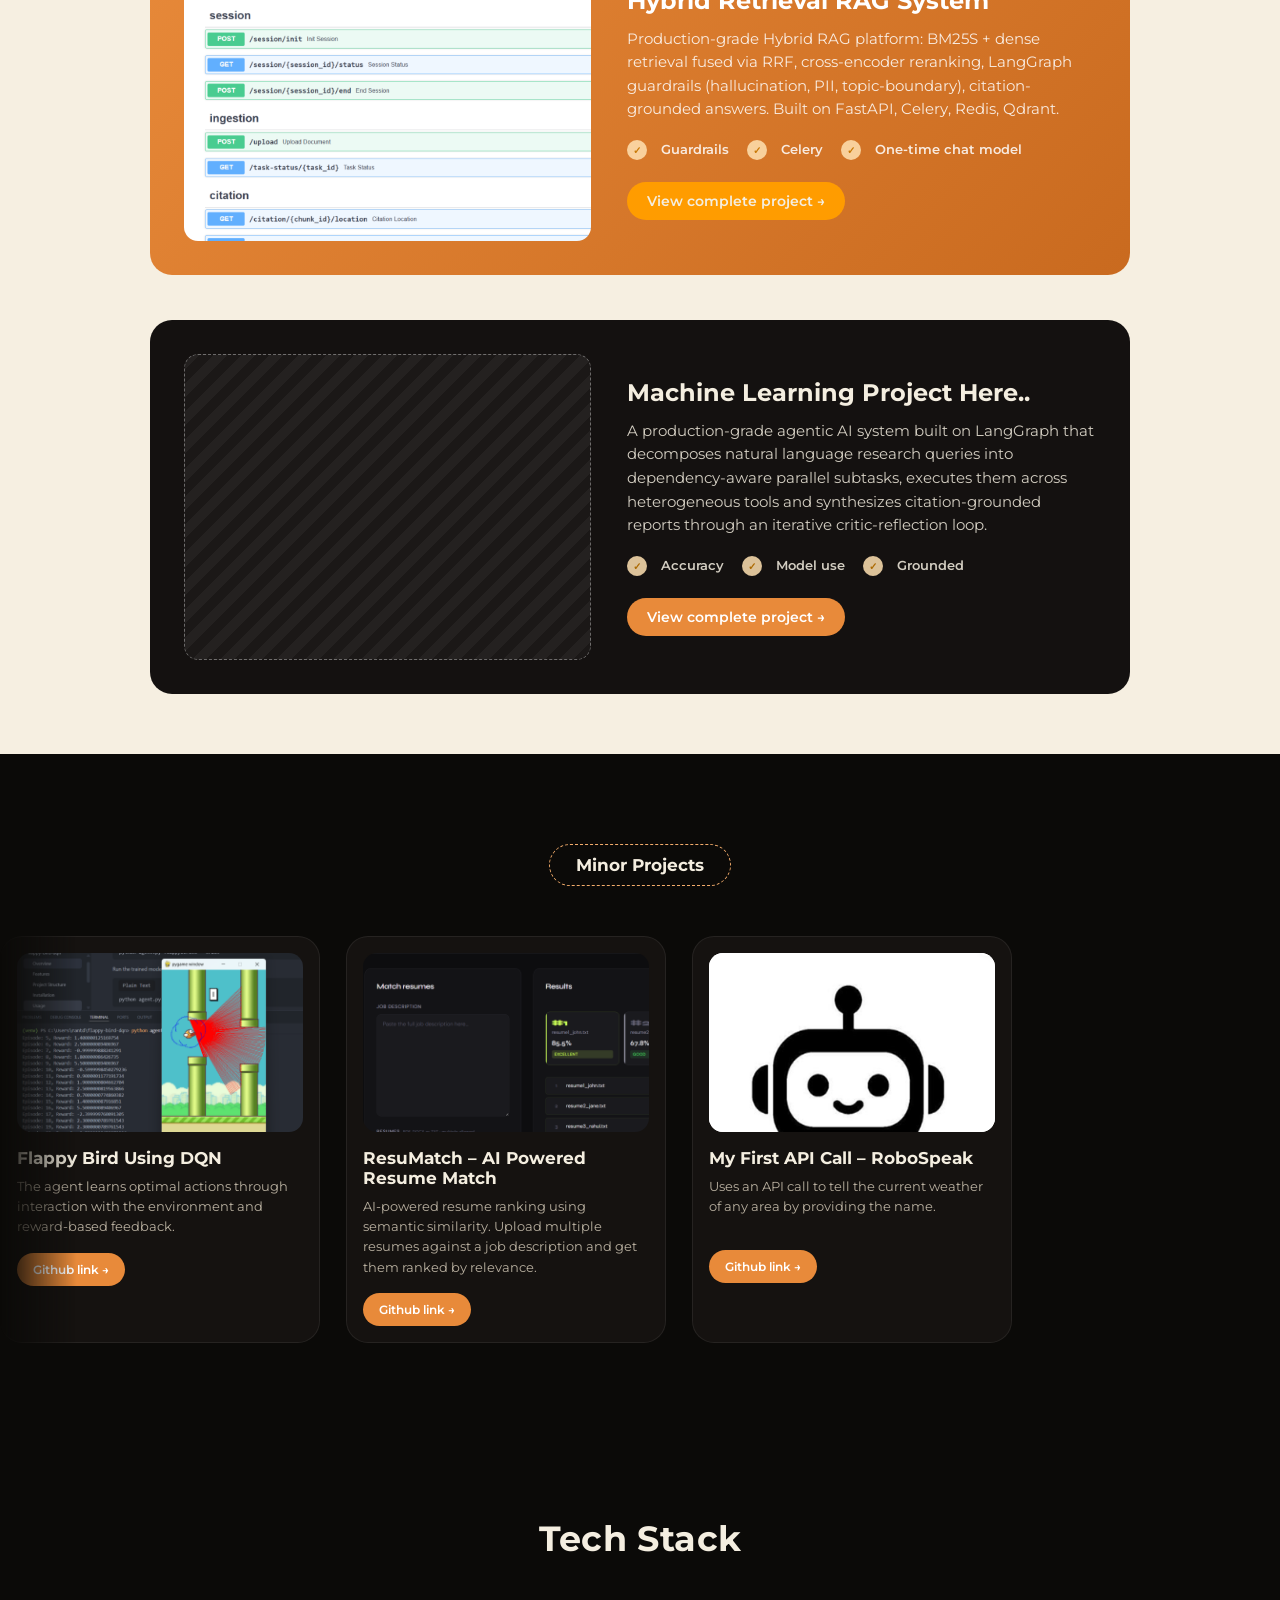
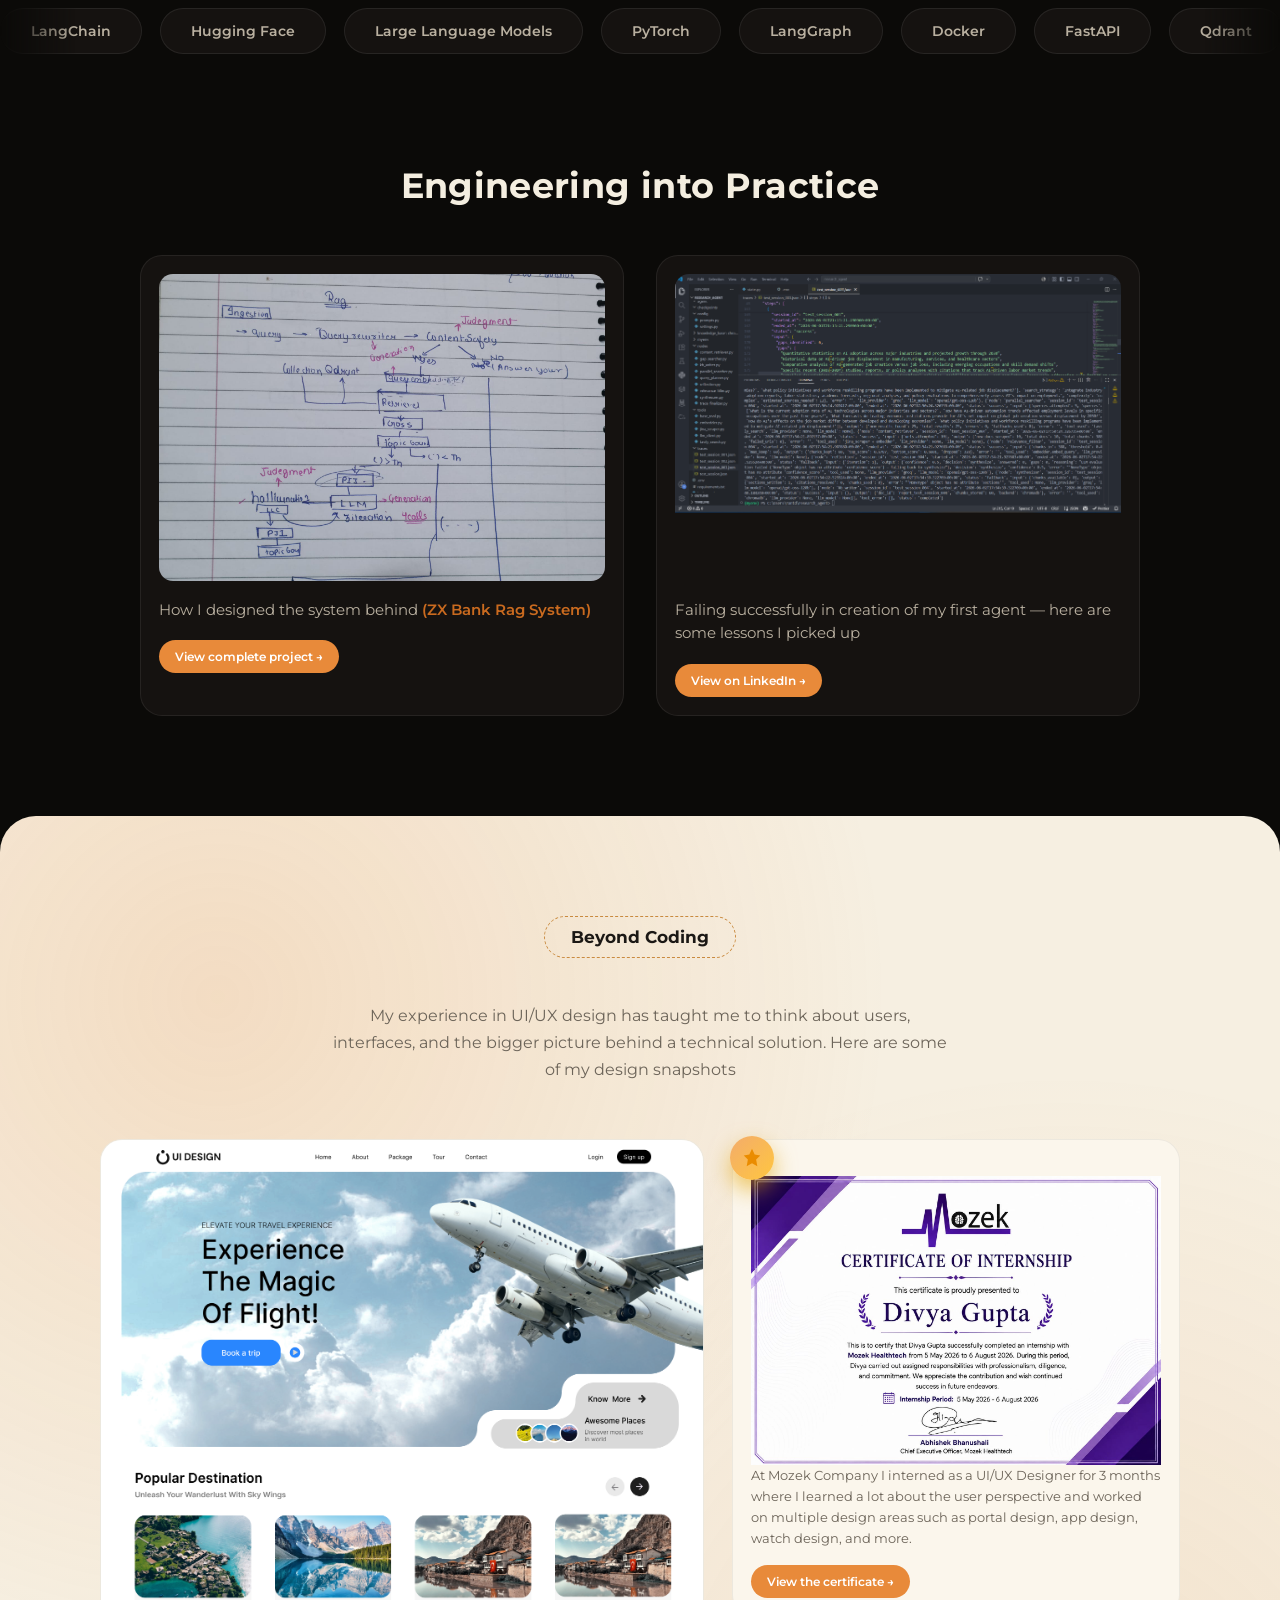
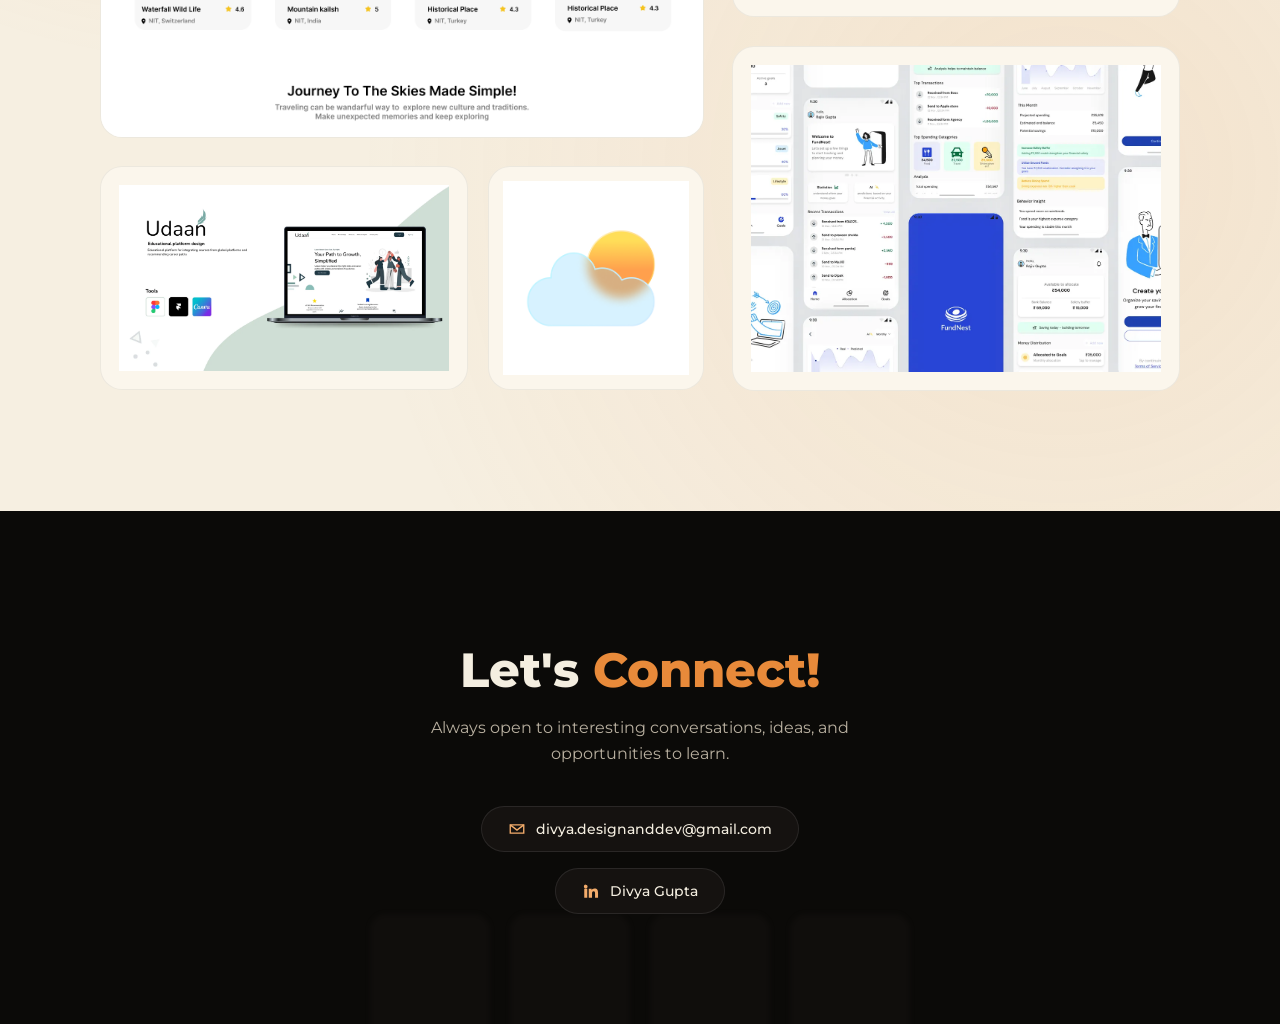
==== commit 63af5616: "changw location" ====
--- a/index.html
+++ b/index.html
@@ -52,7 +52,7 @@
     <span class="hero-badge">AI/ML enthusiast</span>
   </div>
   <div class="hero-portrait">
-    <img src="assets/img/hero_image.png" alt="Divya's Profile Photo" class="portrait-image">
+    <img src="hero_image.png" alt="Divya's Profile Photo" class="portrait-image">
     <div class="portrait-glow" aria-hidden="true"></div>
   </div>
 </section>
@@ -68,7 +68,7 @@
     <article class="stack-card card-light" style="z-index:1;">
       <div class="stack-card-inner">
         <div class="stack-card-media">
-         <img src="assets\img\ai_agent.png" alt="AI agent image" class="stack-card-image">
+         <img src="ai_agent.png" alt="AI agent image" class="stack-card-image">
         </div>
         <div class="stack-card-body">
           <h3>Agentic Research Intelligence System</h3>
@@ -87,7 +87,7 @@
     <article class="stack-card card-orange" style="z-index:2;">
       <div class="stack-card-inner">
         <div class="stack-card-media">
-          <img src="assets\img\Rag_image1.png" alt="ZX Bank Document Intelligence Screenshot" class="stack-card-image">
+          <img src="Rag_image1.png" alt="ZX Bank Document Intelligence Screenshot" class="stack-card-image">
         </div>
         <div class="stack-card-body">
           <h3>ZX Bank Document Intelligence — Hybrid Retrieval RAG System</h3>
@@ -137,7 +137,7 @@
 
       <article class="mini-card">
         <div class="mini-card-media">
-         <img src = "assets\img\flappybird.png" data-label="Flappy bird DNQ">
+         <img src = "flappybird.png" data-label="Flappy bird DNQ">
         </div>
         <div class="mini-card-body">
           <h4>Flappy Bird Using DQN</h4>
@@ -150,7 +150,7 @@
 
       <article class="mini-card">
         <div class="mini-card-media">
-          <img src="assets\img\resumematcher.png" data-label="Resume-match-UI">
+          <img src="resumematcher.png" data-label="Resume-match-UI">
         </div>
         <div class="mini-card-body">
           <h4>ResuMatch – AI Powered Resume Match</h4>
@@ -163,7 +163,7 @@
 
       <article class="mini-card">
         <div class="mini-card-media mini-card-media-flat">
-         <img src="assets\img\robospeak.png" data-label = "Robospeak">
+         <img src="robospeak.png" data-label = "Robospeak">
         </div>
         <div class="mini-card-body">
           <h4>My First API Call – RoboSpeak</h4>
@@ -202,16 +202,16 @@
   <div class="engineering-grid">
     <article class="engineering-card">
       <div class="engineering-media">
-       <img src="assets\img\engineering.jpeg" data-label="handwritten system flow of rag">
+       <img src="engineering.jpeg" data-label="handwritten system flow of rag">
       </div>
       <p class="engineering-caption">How I designed the system behind <span class="highlight">(ZX Bank Rag System)</span></p>
       <!-- TODO: replace href with real project write-up link -->
-      <a href="https://claude.ai" target="_blank" rel="noopener" class="btn btn-orange btn-sm">View complete project →</a>
+      <a href="zx-bank.html" target="_blank" rel="noopener" class="btn btn-orange btn-sm">View complete project →</a>
     </article>
 
     <article class="engineering-card">
       <div class="engineering-media">
-        <img src="assets\img\failtosuccess.png" data-label="failing in first ai agent">
+        <img src="failtosuccess.png" data-label="failing in first ai agent">
       </div>
       <p class="engineering-caption">Failing successfully in creation of my first agent — here are some lessons I picked up</p>
       <!-- TODO: replace with real LinkedIn post link -->
@@ -233,14 +233,14 @@
 
   <div class="beyond-col beyond-col-left">
     <div class="beyond-item beyond-item-hero" data-parallax-speed="0.06">
-     <img src="assets\img\travelui.png" alt="">
+     <img src="travelui.png" alt="">
     </div>
     <div class="beyond-row">
       <div class="beyond-item beyond-item-dest" data-parallax-speed="-0.04">
-        <img src="assets\img\udaan.webp" alt="">
+        <img src="udaan.webp" alt="">
       </div>
       <div class="beyond-item beyond-item-weather" data-parallax-speed="0.05">
-        <img src="assets\img\cloud.png" alt="">
+        <img src="cloud.png" alt="">
       </div>
     </div>
   </div>
@@ -250,13 +250,13 @@
             <svg viewBox="0 0 24 24" fill="currentColor"><path d="M12 2l2.9 6.26L21 9.27l-4.5 4.38L17.8 21 12 17.77 6.2 21l1.3-7.35L3 9.27l6.1-1.01L12 2z"/></svg>
     </span>
     <div class="beyond-item beyond-item-cert" data-parallax-speed="-0.05">
-      <img src="assets\img\uxintership.jpeg" data-label ="ui ux intership ceritficate">
+      <img src="uxintership.jpeg" data-label ="ui ux intership ceritficate">
       <p class="beyond-item-text">At Mozek Company I interned as a UI/UX Designer for 3 months where I learned a lot about the user perspective and worked on multiple design areas such as portal design, app design, watch design, and more.</p>
       <!-- TODO: replace with real certificate link/PDF -->
       <a href="https://lnkd.in/p/dxWvw84a" target="_blank" rel="noopener" class="btn btn-orange btn-sm">View the certificate →</a>
     </div>
     <div class="beyond-item beyond-item-fund" data-parallax-speed="0.04">
-      <img src="assets\img\fundnest1.webp" alt="">
+      <img src="fundnest1.webp" alt="">
     </div>
   </div>
 
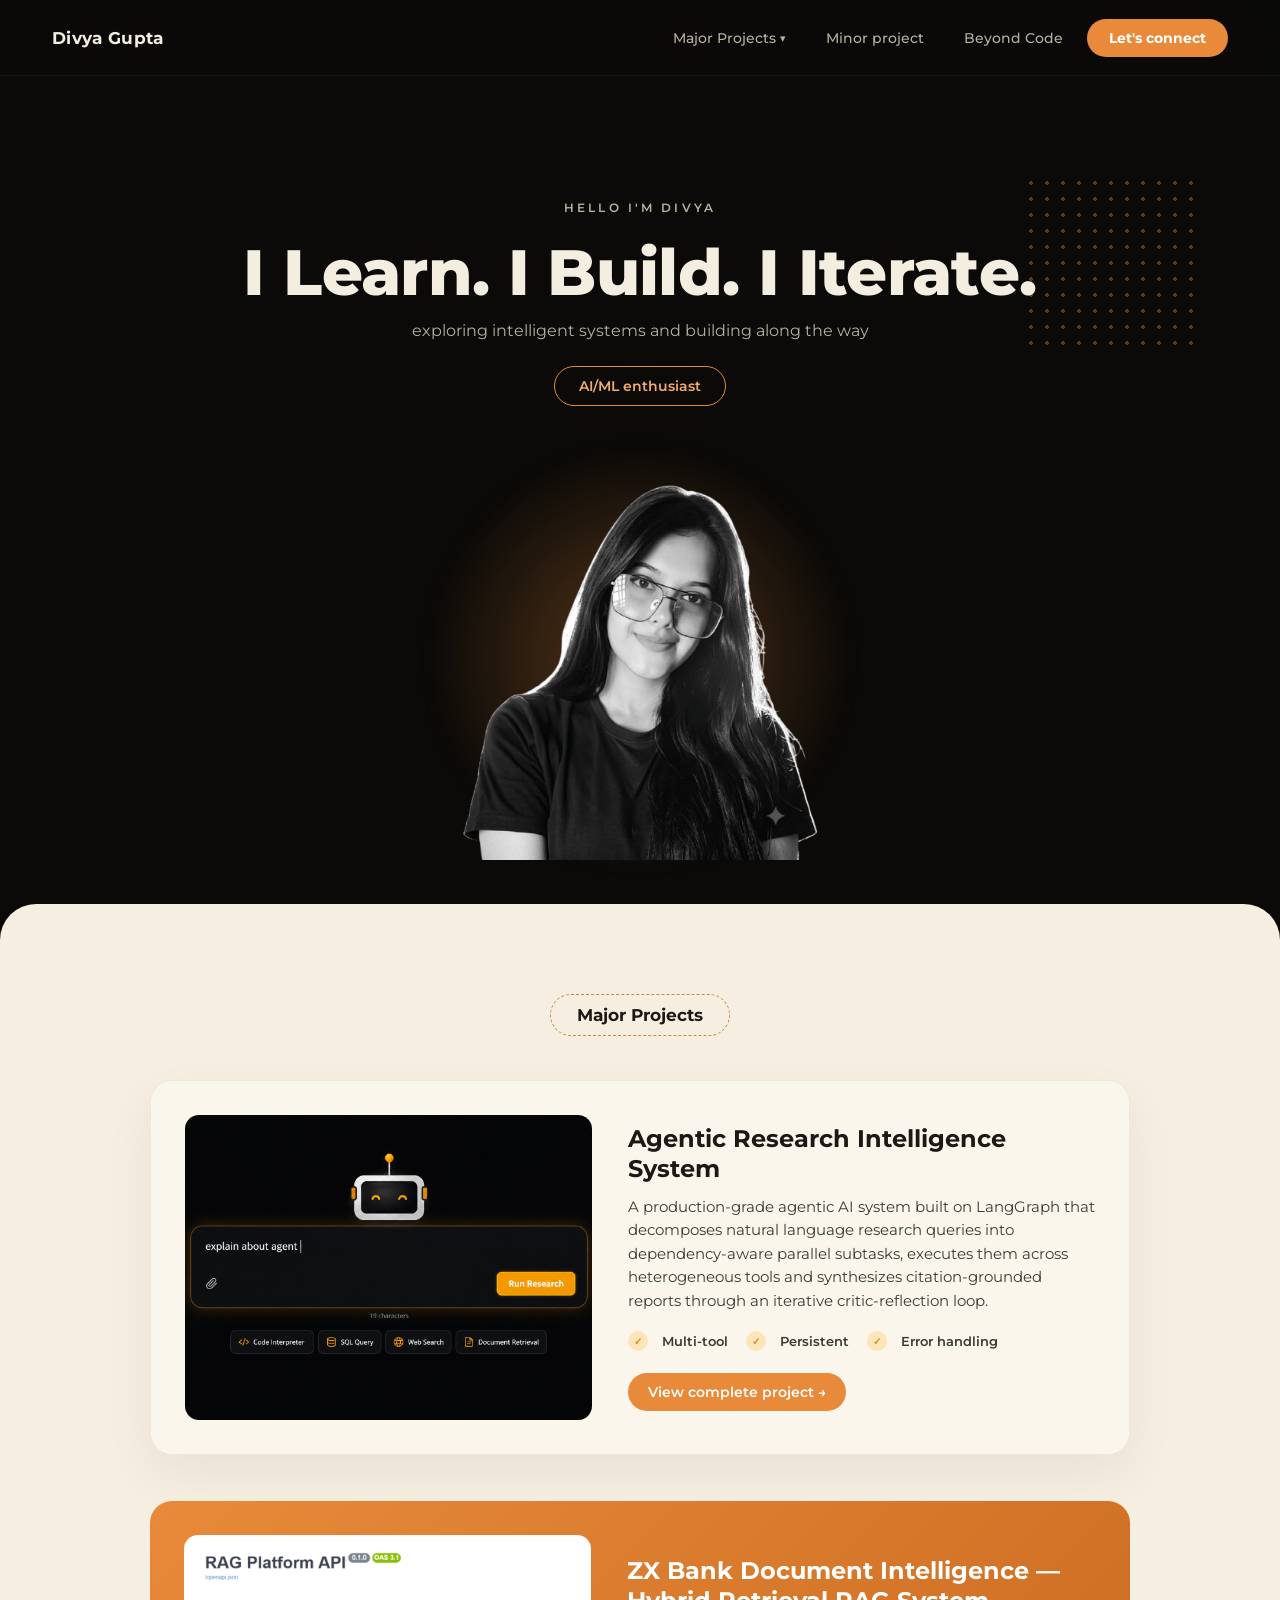
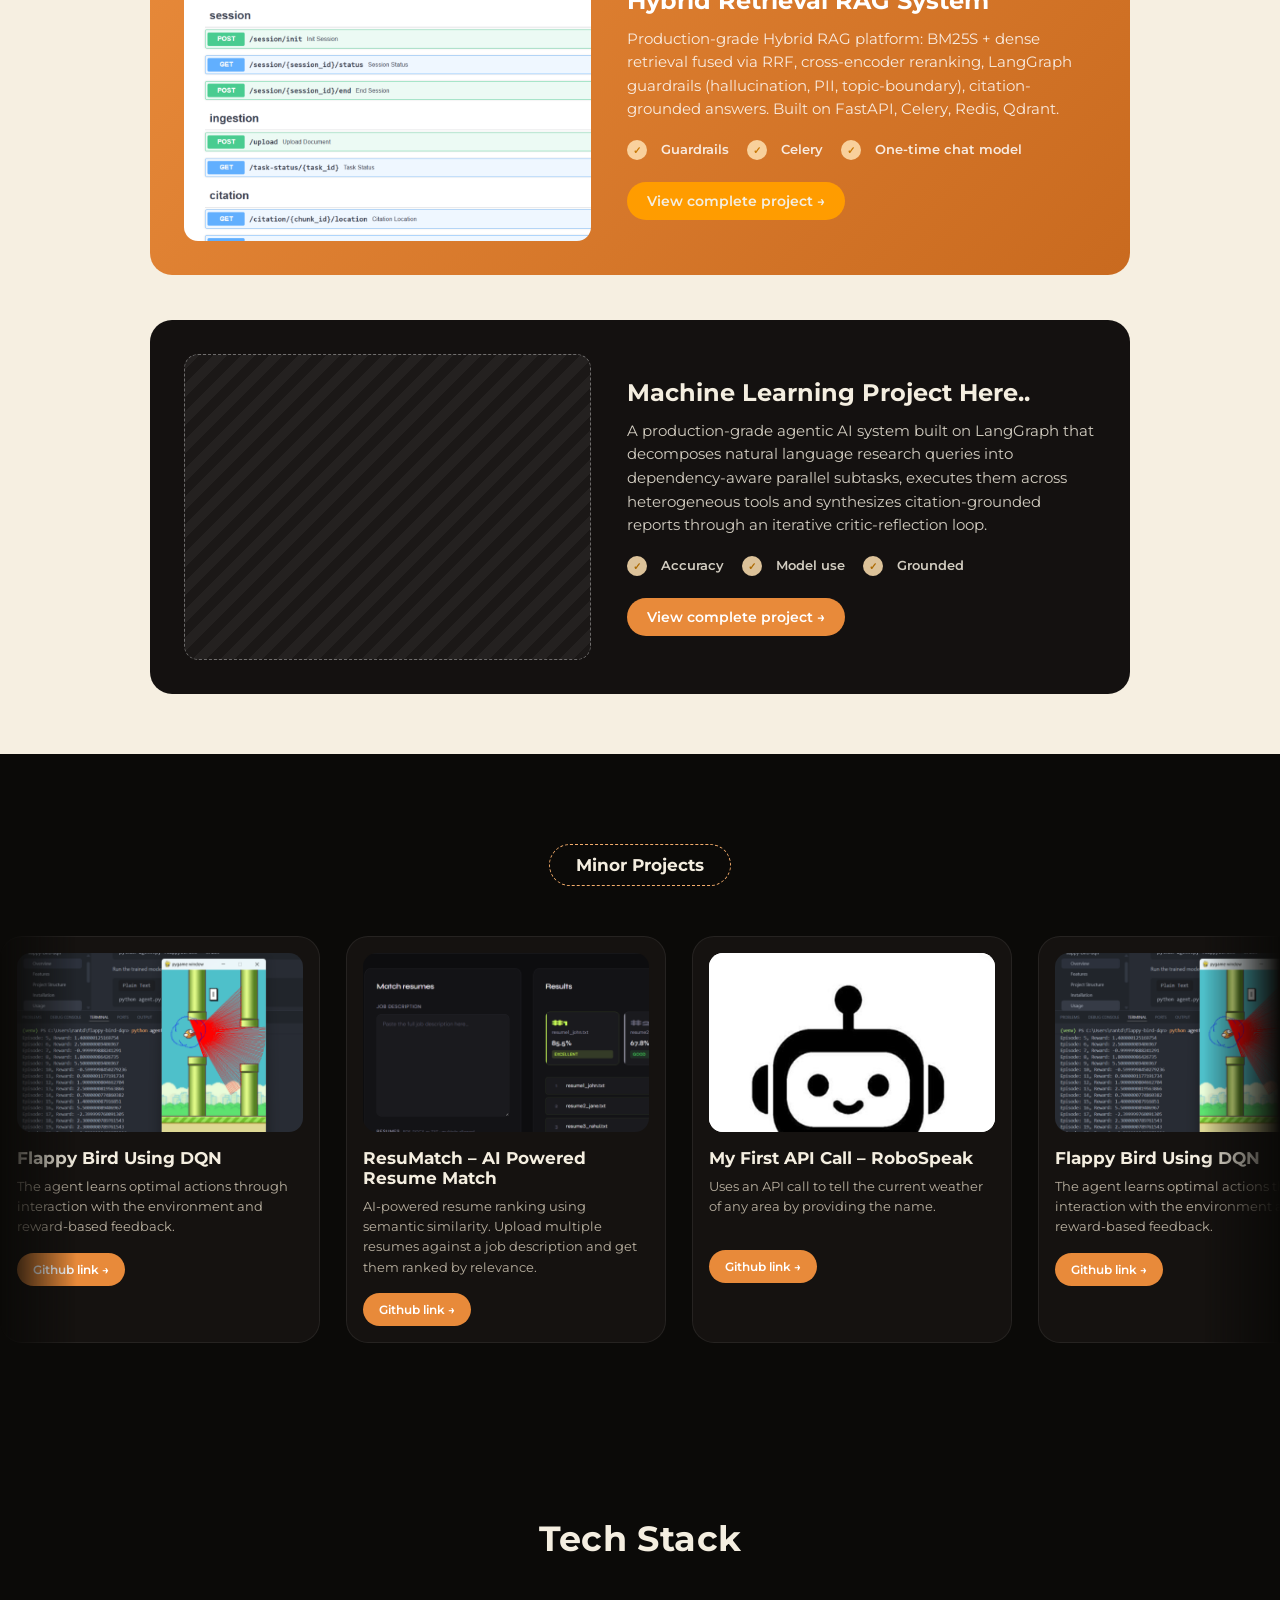
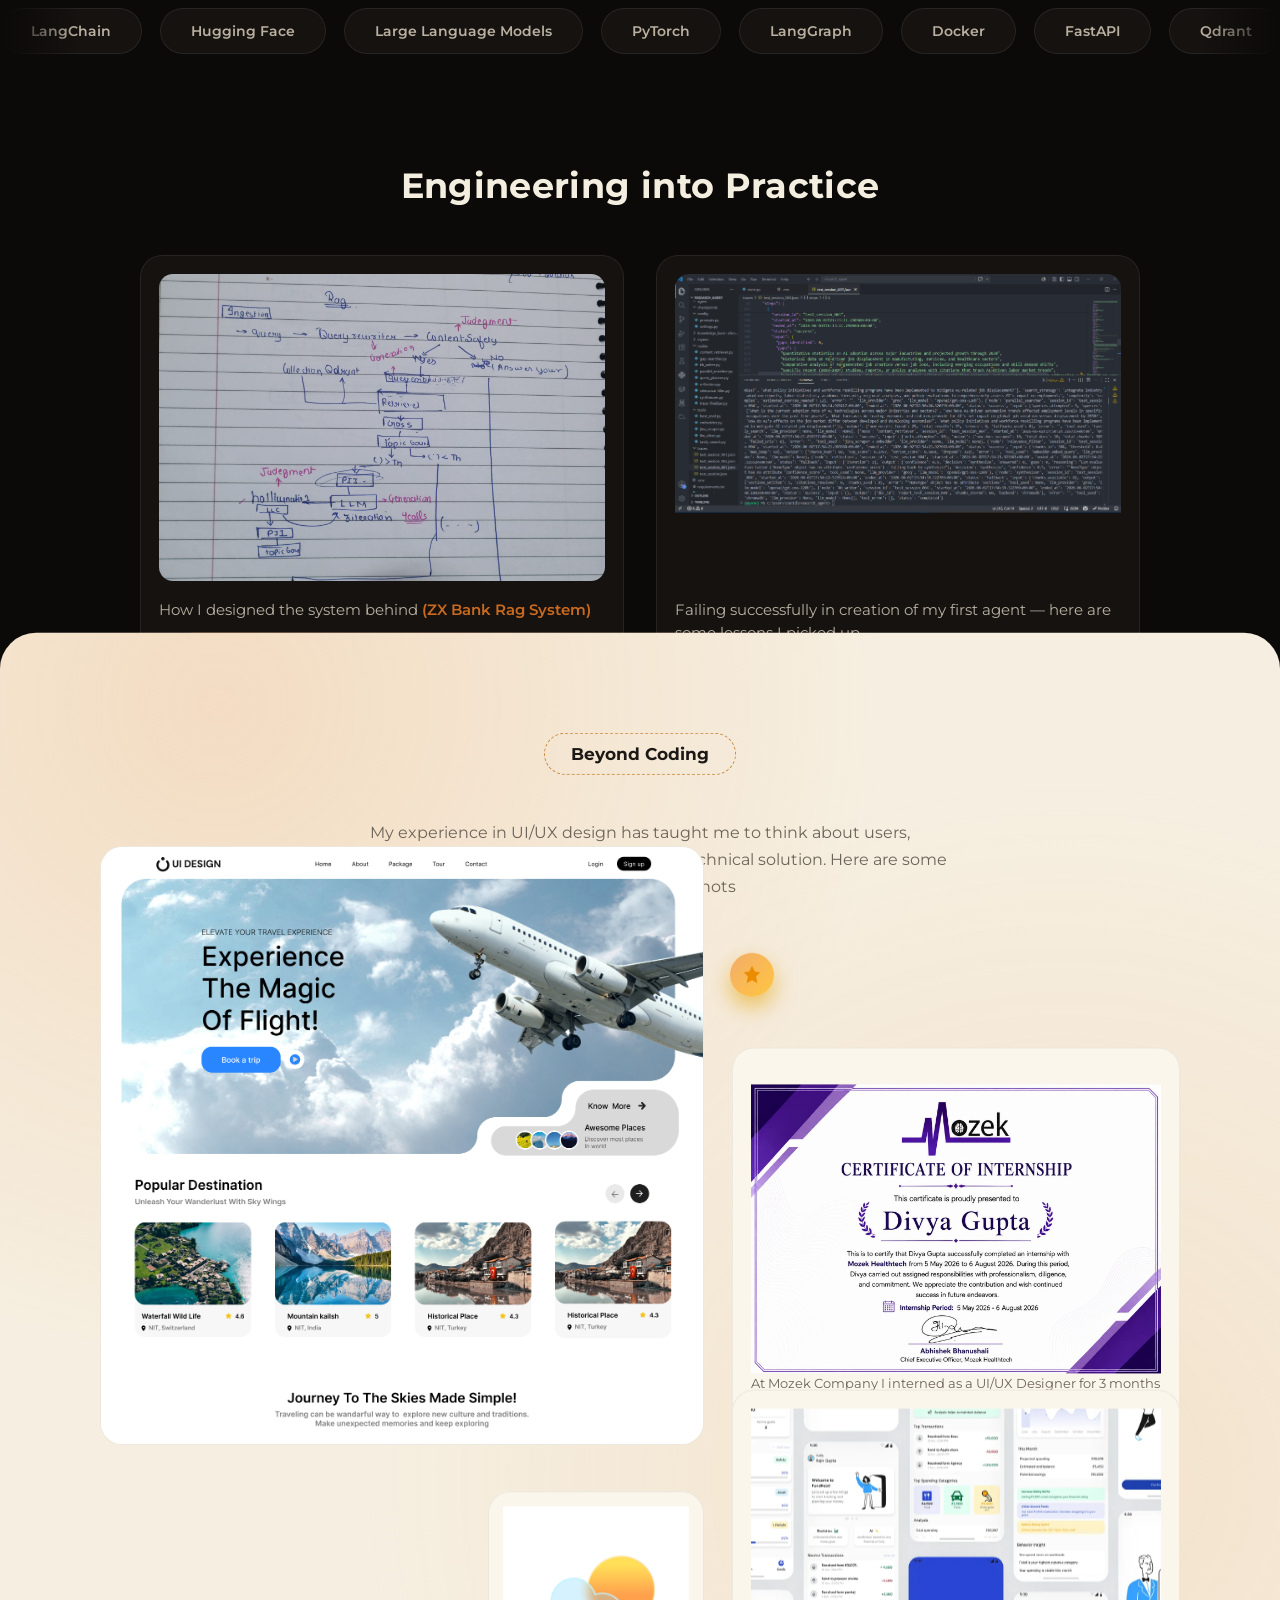
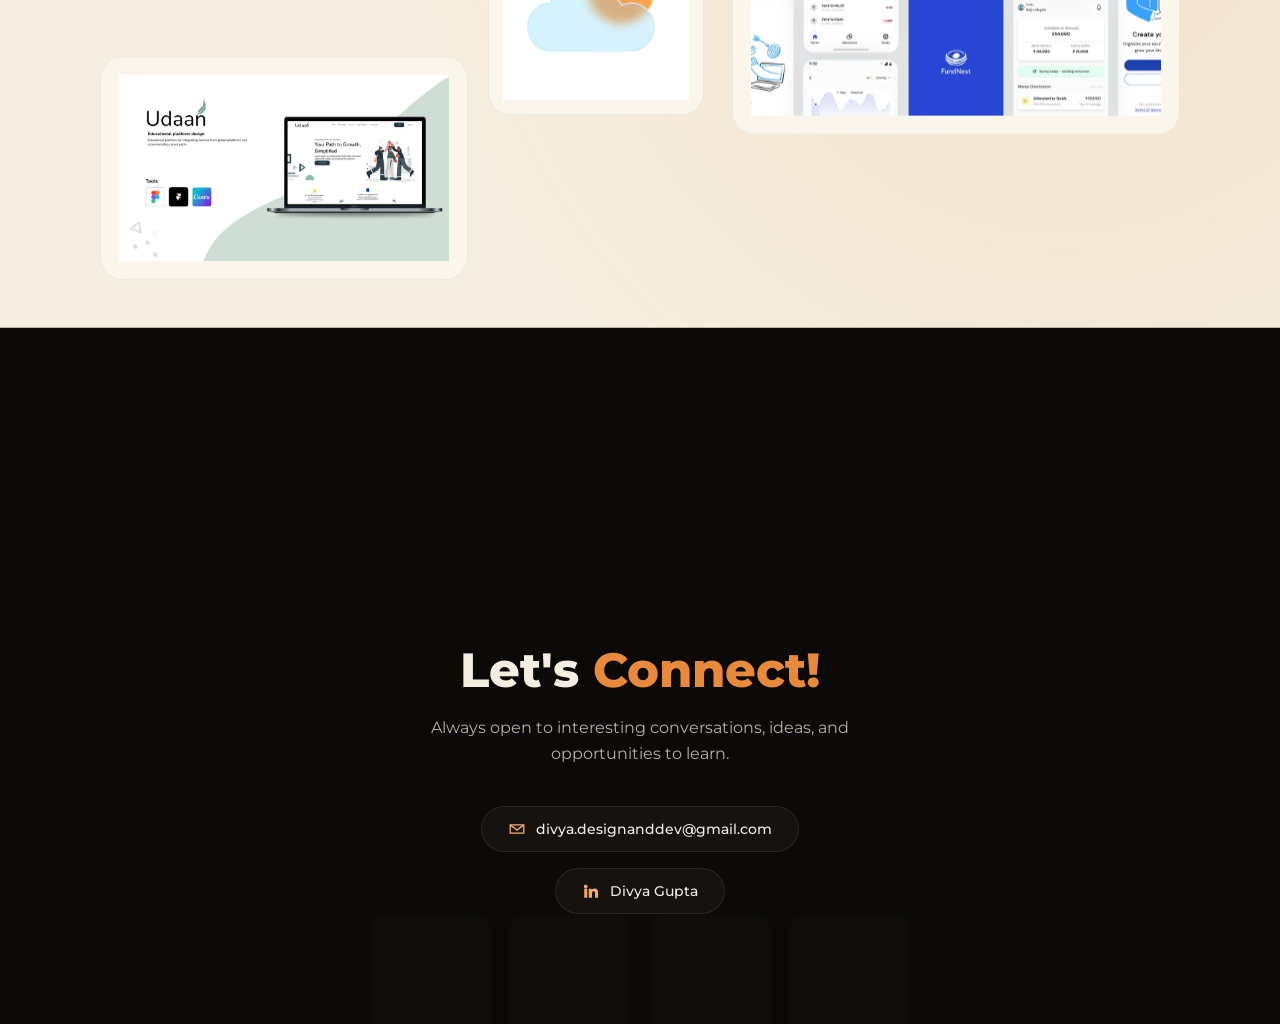
==== commit 906ed978: "Fix script source path in index.html" ====
--- a/index.html
+++ b/index.html
@@ -287,6 +287,6 @@
   </div>
 </section>
 
-<script src="js/main.js"></script>
+<script src="main.js"></script>
 </body>
 </html>
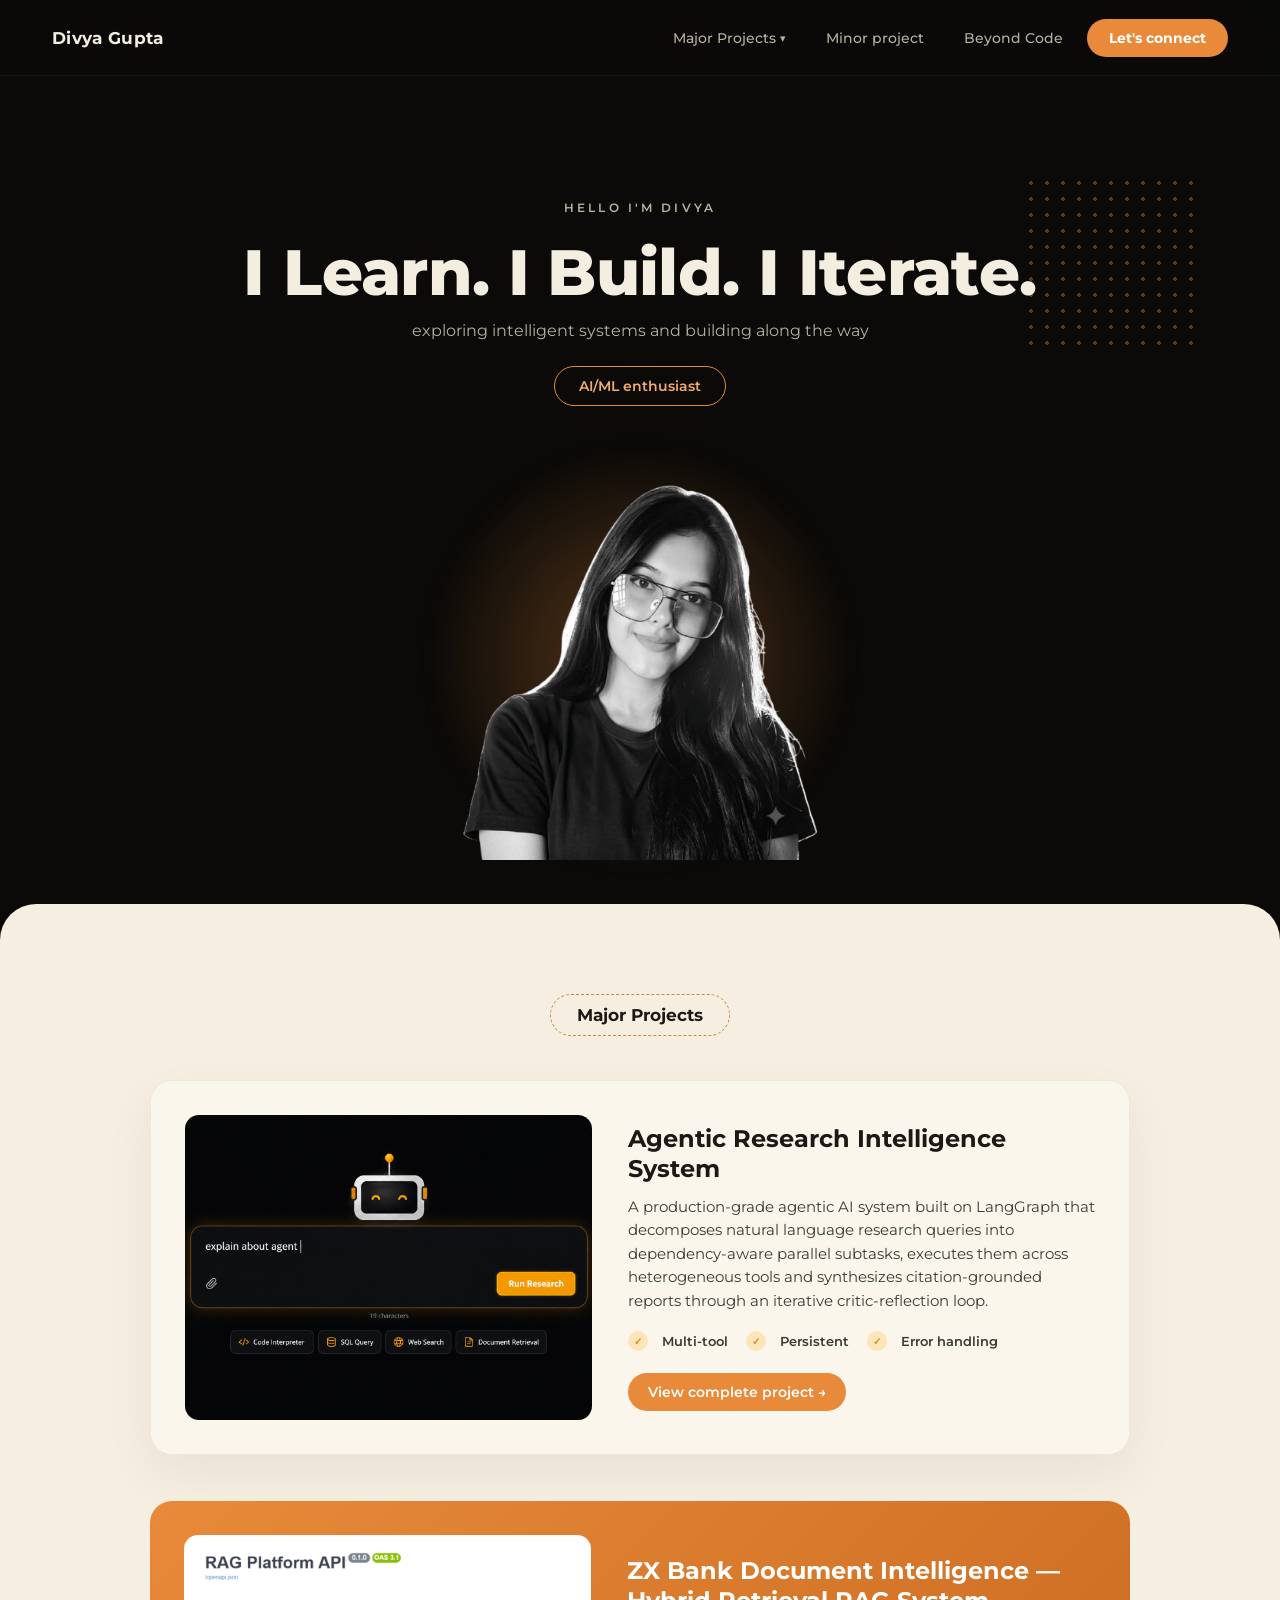
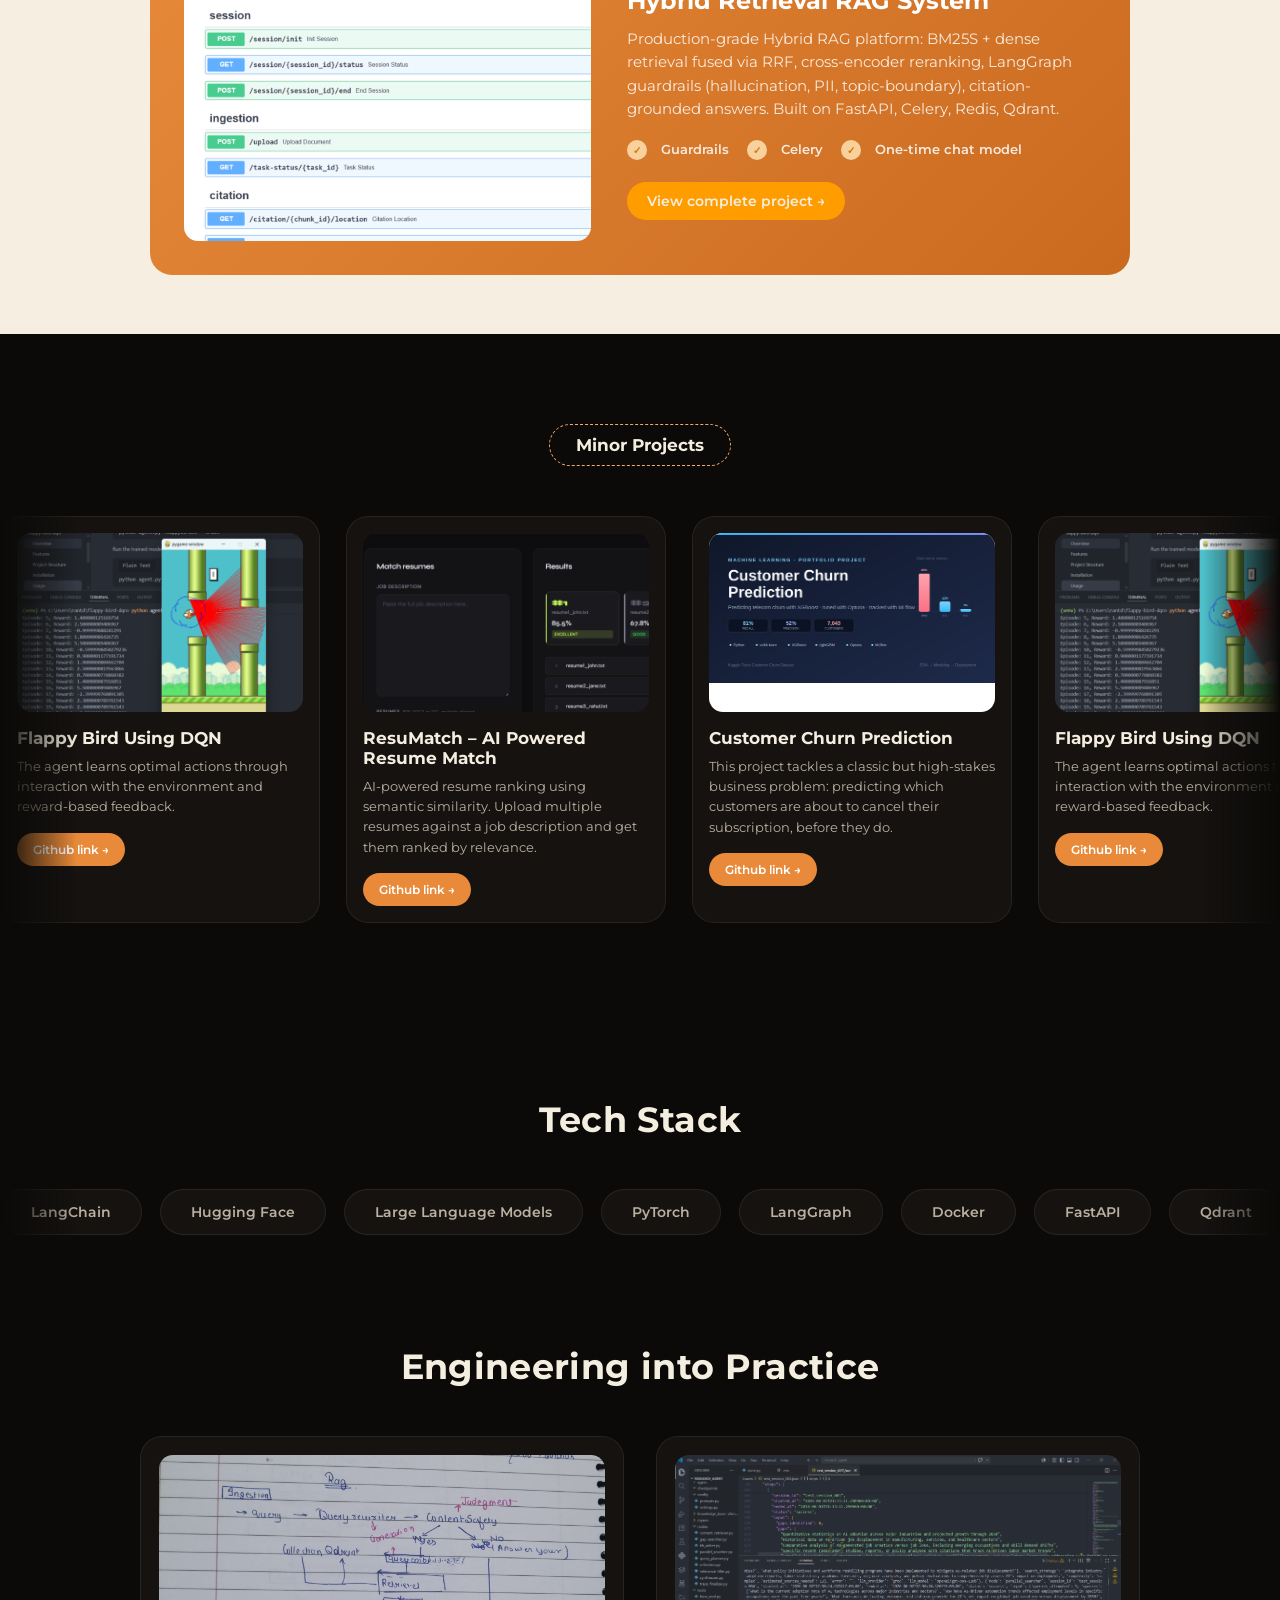
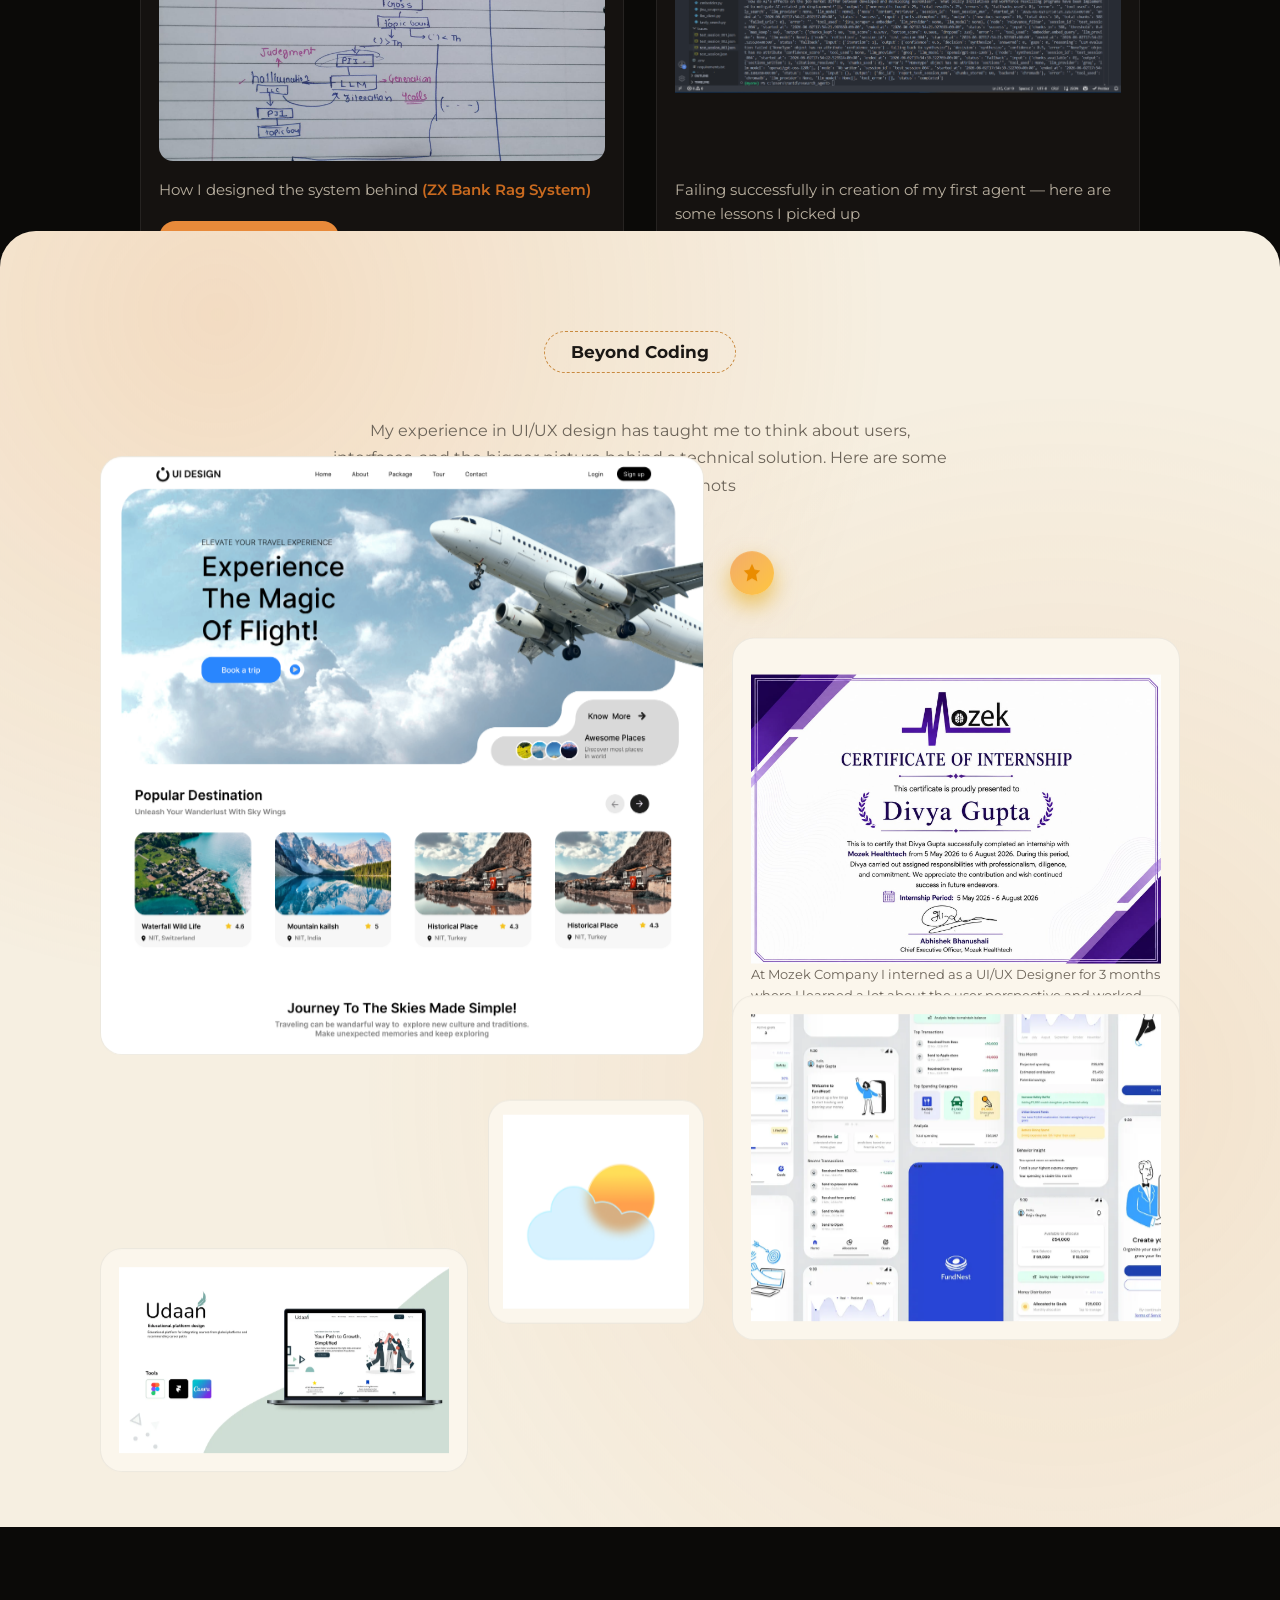
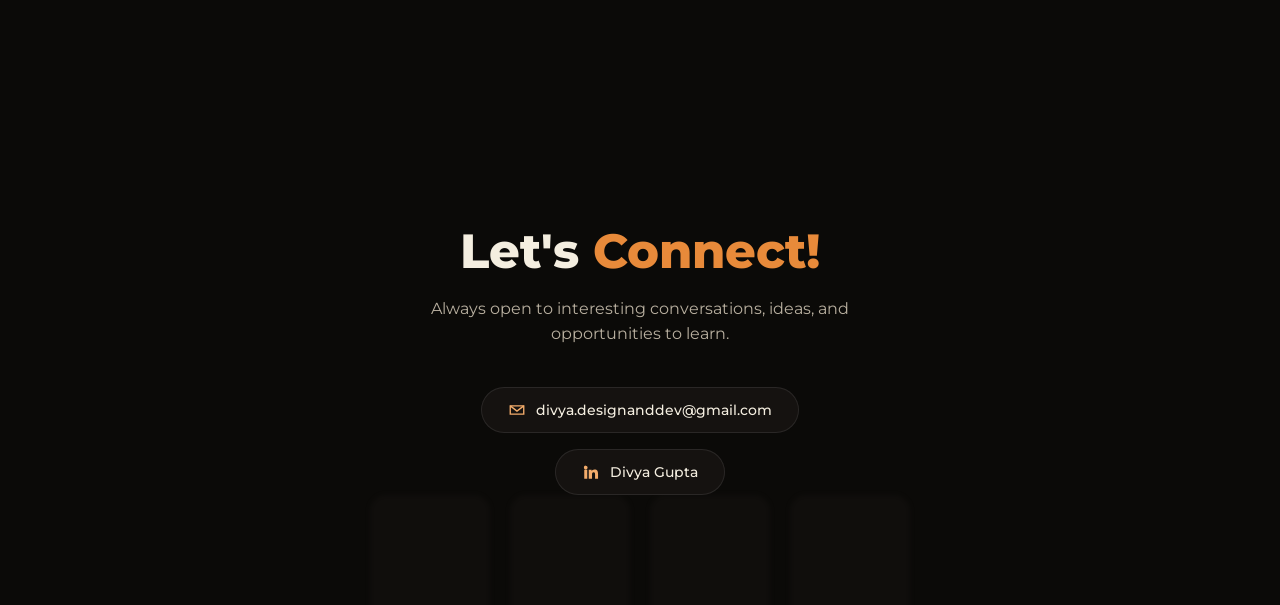
==== commit cb06f69e: "Update project listings in index.html Removed Machine Learning Project section and replaced it with " ====
--- a/index.html
+++ b/index.html
@@ -30,8 +30,6 @@
           <a href="agentic-research.html" target="_blank" rel="noopener">Agentic Research Intelligence System</a>
           
           <a href="zx-bank.html" target="_blank" rel="noopener">ZX Bank RAG System</a>
-          
-          <a href="https://claude.ai" target="_blank" rel="noopener">Machine Learning Project</a>
         </div>
       </div>
 
@@ -102,27 +100,6 @@
         </div>
       </div>
     </article>
-
-    <article class="stack-card card-black" style="z-index:3;">
-      <div class="stack-card-inner">
-        <div class="stack-card-media">
-          <!-- REPLACE WITH: assets/img/ml-project.png -->
-          <div class="img-placeholder" data-label="Machine Learning Project Screenshot"></div>
-        </div>
-        <div class="stack-card-body">
-          <h3>Machine Learning Project Here..</h3>
-          <p>A production-grade agentic AI system built on LangGraph that decomposes natural language research queries into dependency-aware parallel subtasks, executes them across heterogeneous tools and synthesizes citation-grounded reports through an iterative critic-reflection loop.</p>
-          <ul class="tag-list">
-             <li><span class="tick">✓</span>Accuracy</li>
-            <li><span class="tick">✓</span>Model use</li>
-            <li><span class="tick">✓</span>Grounded</li>
-          </ul>
-          <!-- TODO: replace href with real project page once built -->
-          <a href="https://claude.ai" target="_blank" rel="noopener" class="btn btn-orange">View complete project →</a>
-        </div>
-      </div>
-    </article>
-
   </div>
 </section>
 
@@ -163,13 +140,13 @@
 
       <article class="mini-card">
         <div class="mini-card-media mini-card-media-flat">
-         <img src="robospeak.png" data-label = "Robospeak">
+         <img src="cover.png" data-label = "Customer churn prediction">
         </div>
         <div class="mini-card-body">
-          <h4>My First API Call – RoboSpeak</h4>
-          <p>Uses an API call to tell the current weather of any area by providing the name.</p>
+          <h4>Customer Churn Prediction</h4>
+          <p>This project tackles a classic but high-stakes business problem: predicting which customers are about to cancel their subscription, before they do.</p>
           <div class="mini-card-actions">
-            <a href="https://github.com/divya626343-ctrl/robospeaker" target="_blank" rel="noopener" class="btn btn-orange btn-sm">Github link →</a>
+            <a href="https://github.com/divya626343-ctrl/Customer-Churn-Prediction" target="_blank" rel="noopener" class="btn btn-orange btn-sm">Github link →</a>
           </div>
         </div>
       </article>
--- a/style.css
+++ b/style.css
@@ -286,14 +286,23 @@
   mask-image:linear-gradient(90deg, transparent, #000 6%, #000 94%, transparent);
 }
 .marquee-track{
-  display:flex; gap:26px; width:max-content;
+  display:flex;
+  gap:26px;
+  width:max-content;
+  padding:6px 0 24px;
+
   animation:marquee-scroll 32s linear infinite;
-  padding:6px 0 24px;
-}
-.marquee-track.paused{ animation-play-state:paused; }
+  will-change:transform;
+}
+
 @keyframes marquee-scroll{
-  from{ transform:translateX(0); }
-  to{ transform:translateX(-50%); }
+  from{
+    transform:translateX(0);
+  }
+
+  to{
+    transform:translateX(var(--scroll-distance));
+  }
 }
 
 .mini-card{
@@ -319,7 +328,21 @@
    TECH STACK — infinite marquee (no hover interaction)
 ========================================================= */
 .tech-stack{ background:var(--bg-black); padding:60px 0 90px; }
-.marquee-plain .marquee-track{ animation-duration:22s; gap:18px; padding:0; }
+.marquee-plain .marquee-track{
+  animation:tech-scroll 22s linear infinite;
+  gap:18px;
+  padding:0;
+}
+
+@keyframes tech-scroll{
+  from{
+    transform:translateX(0);
+  }
+
+  to{
+    transform:translateX(var(--tech-scroll-distance));
+  }
+}
 .tech-pill{
   flex:0 0 auto;
   padding:14px 30px;
@@ -664,4 +687,4 @@
   .features-grid{ grid-template-columns:1fr; }
   .project-features{ padding:40px 22px; margin:20px 16px 0; }
 }
- + 
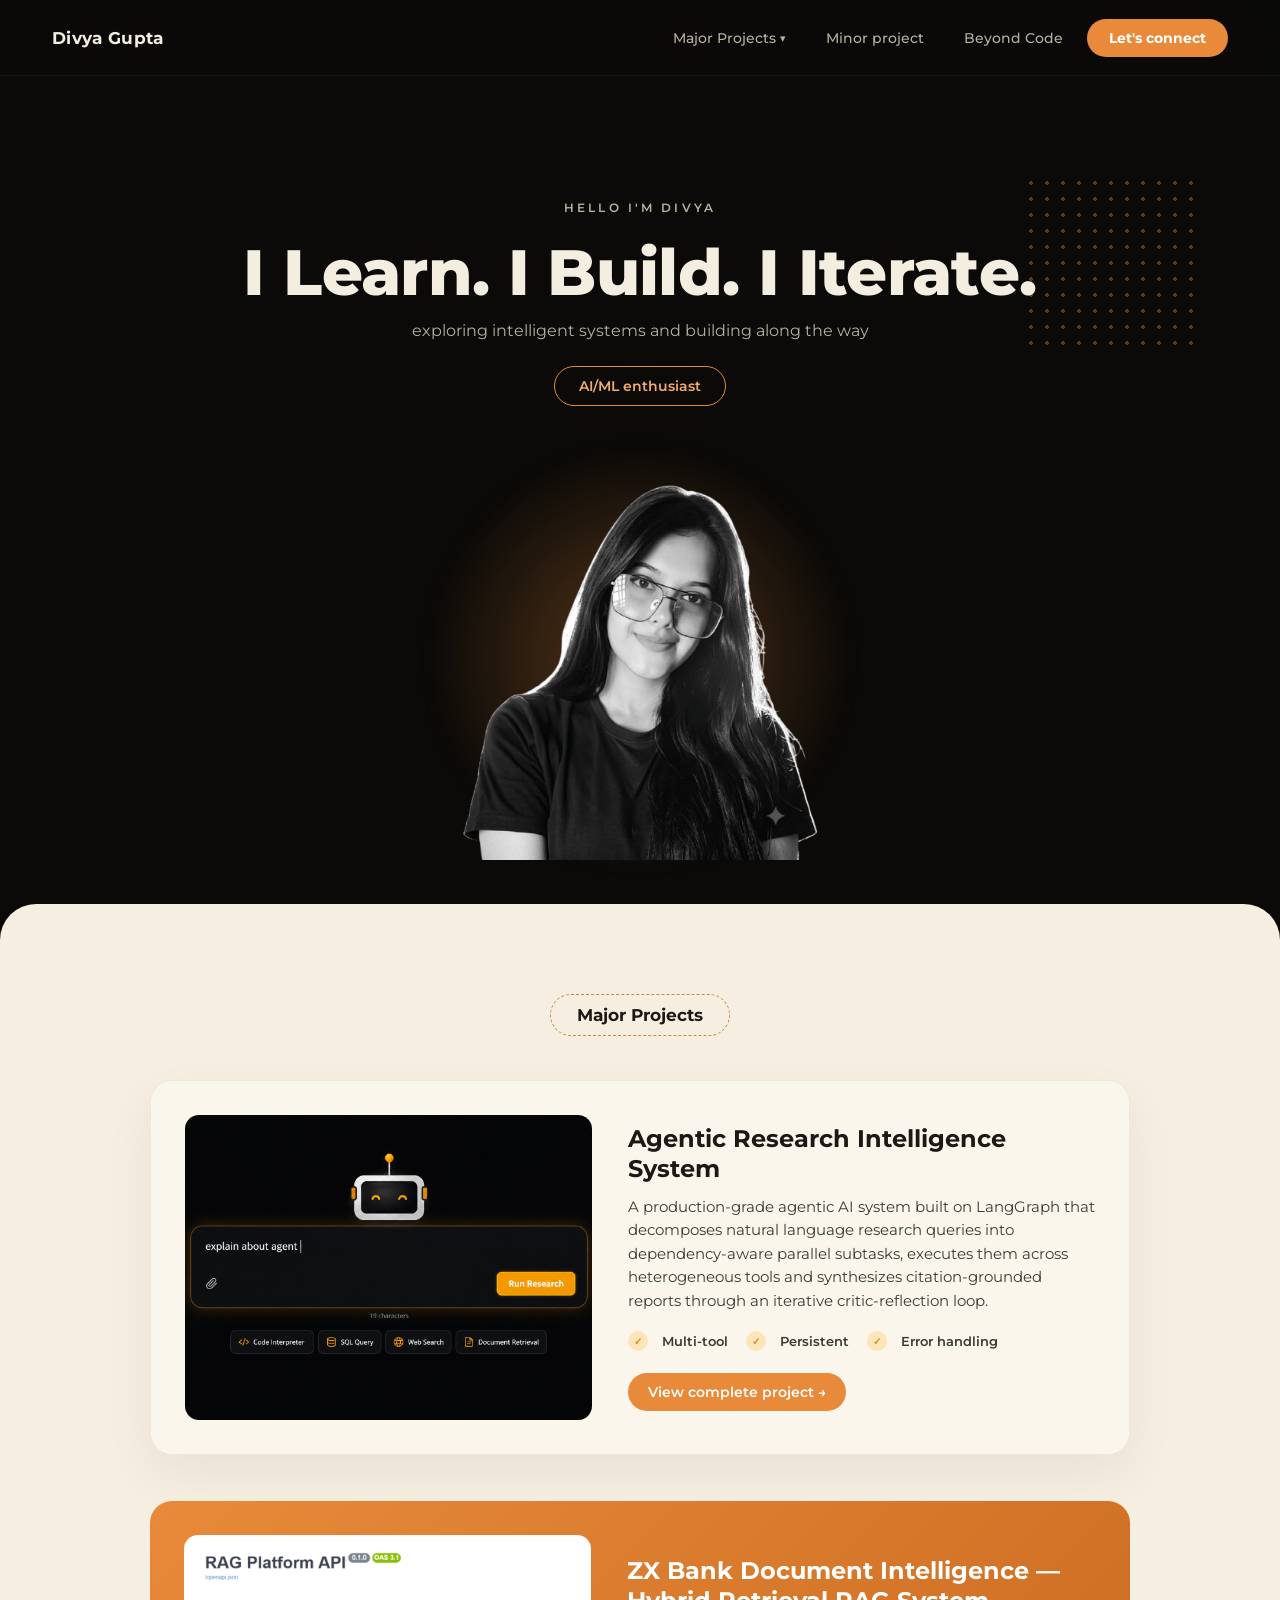
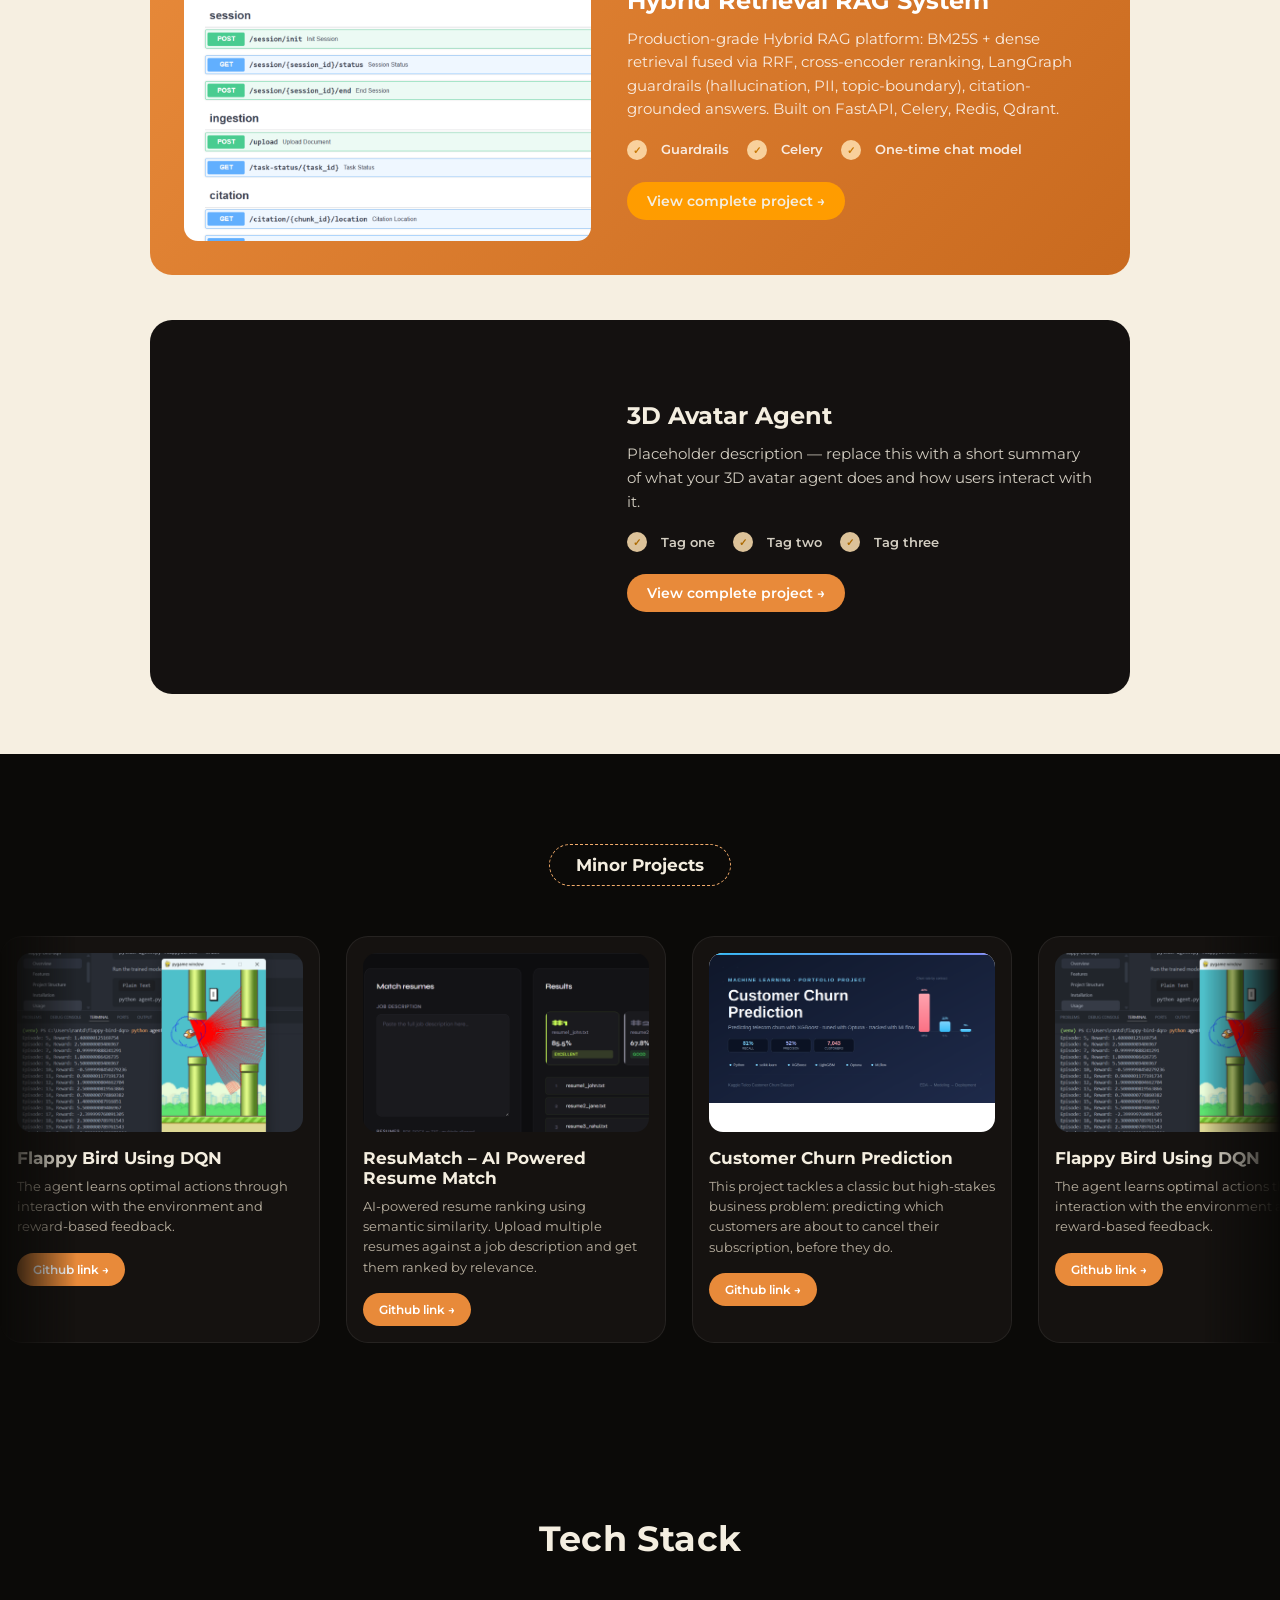
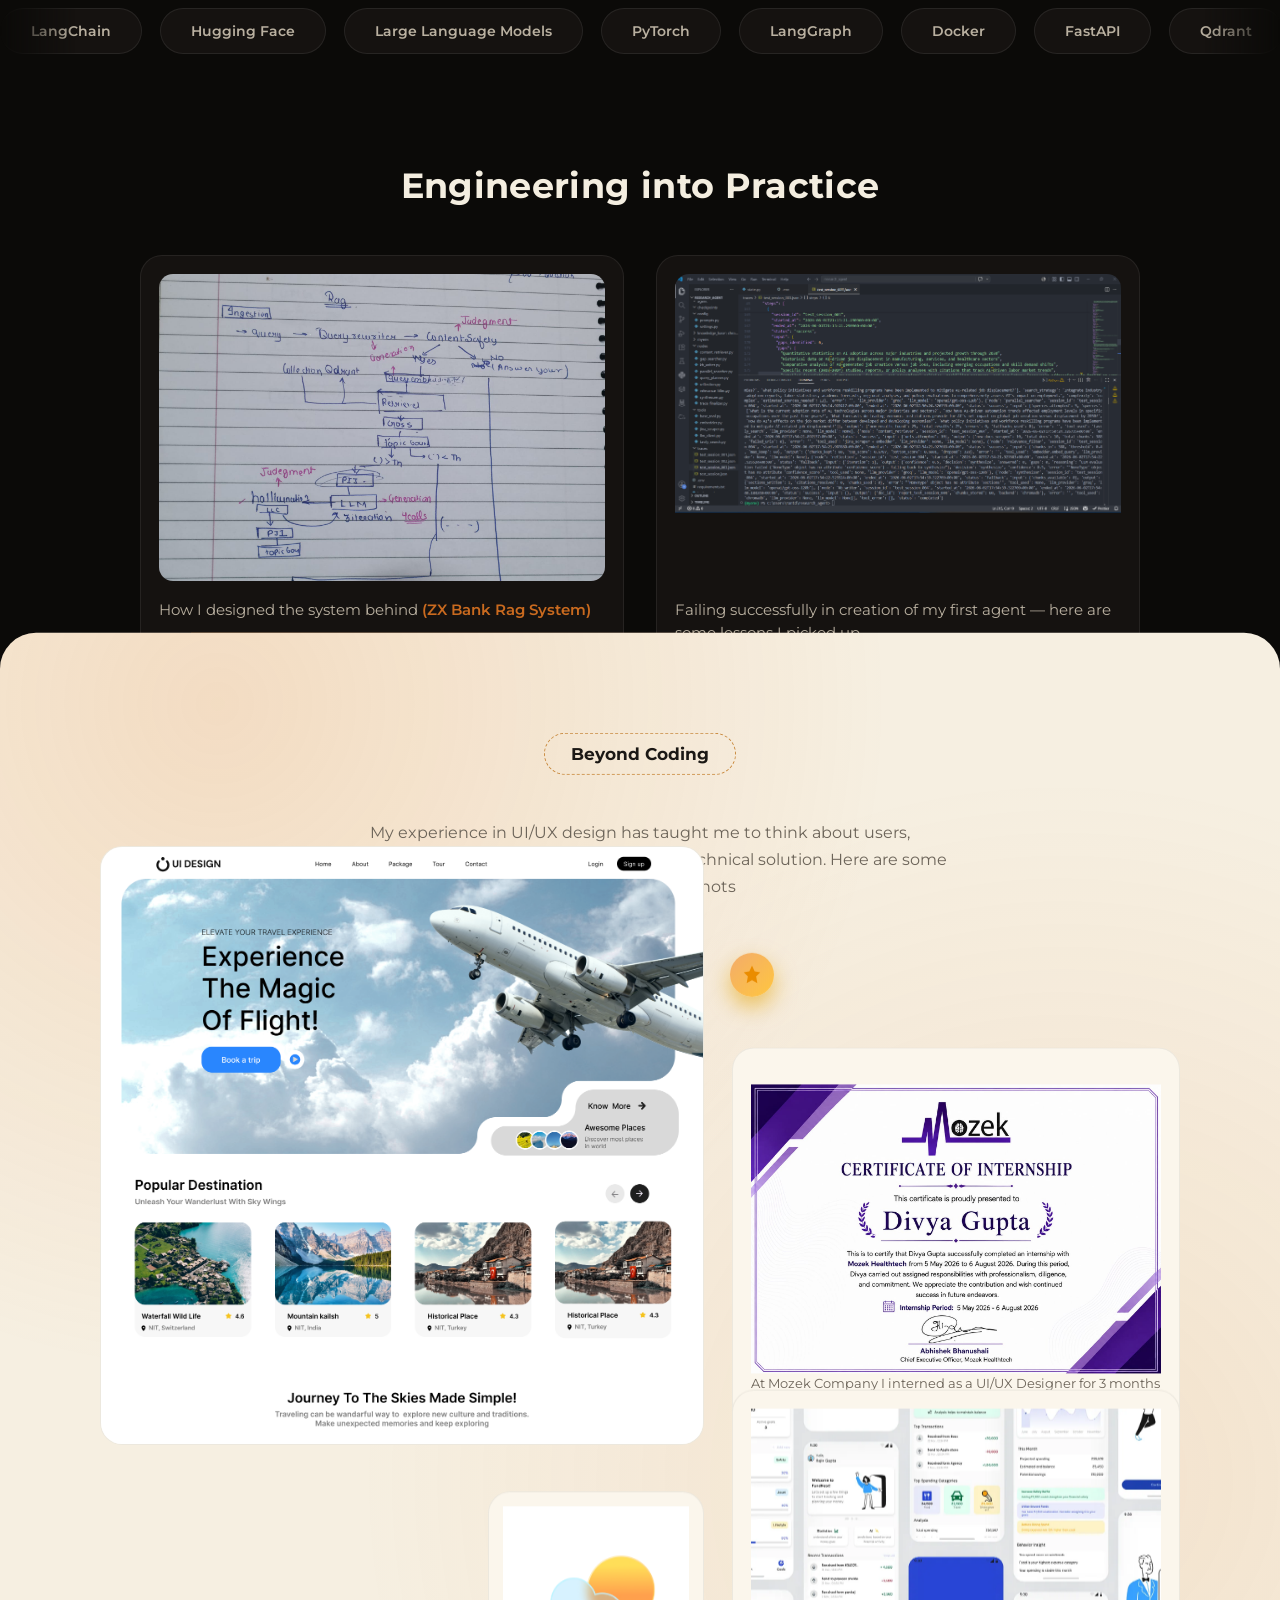
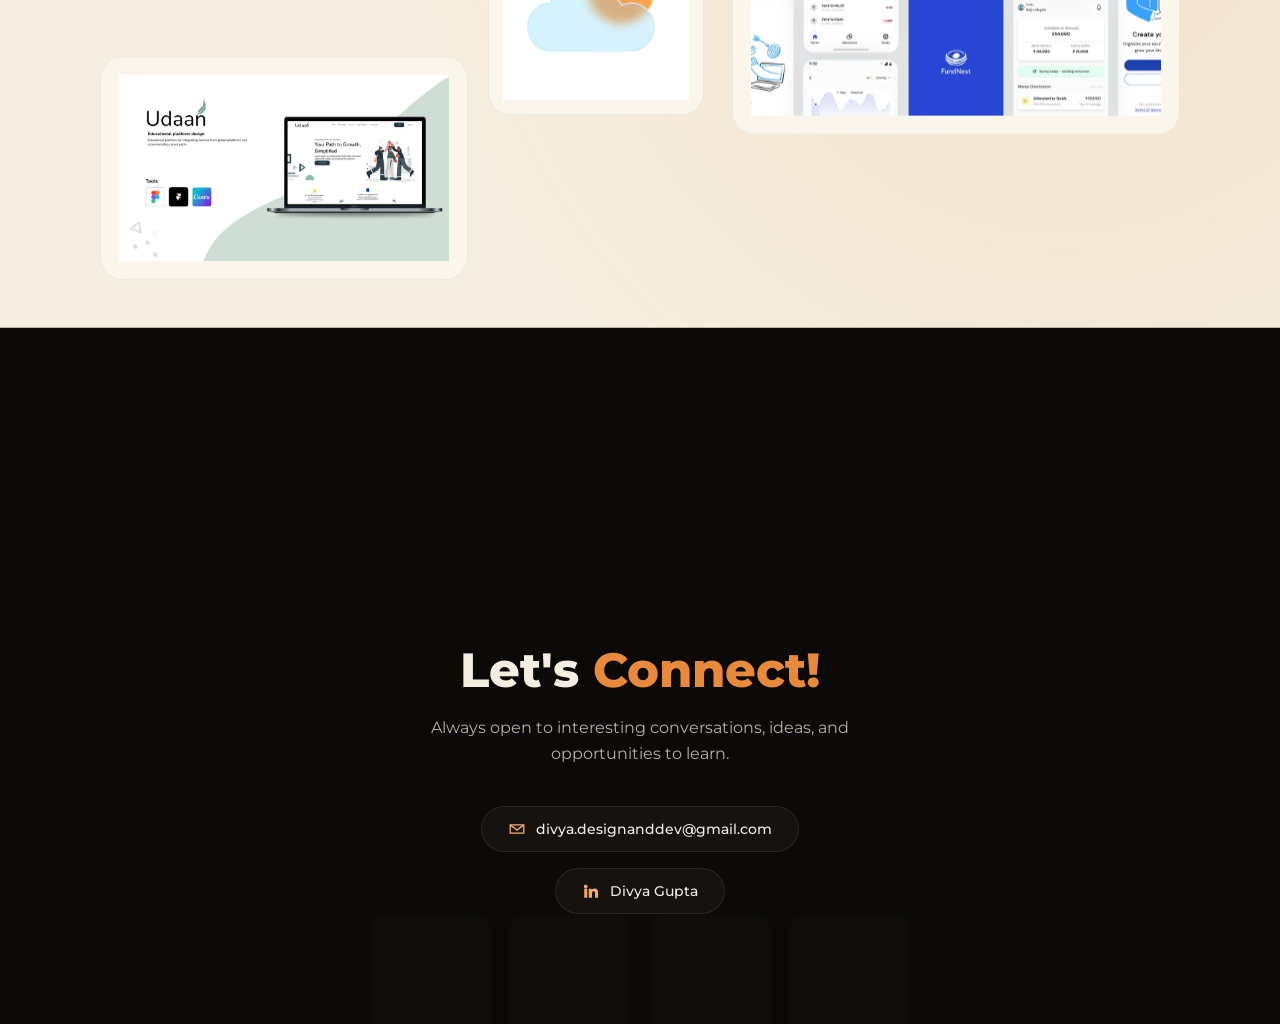
==== commit 662e058f: "Add 3D Avatar Agent project section to index.html Added a new section for the 3D Avatar Agent projec" ====
--- a/index.html
+++ b/index.html
@@ -30,6 +30,7 @@
           <a href="agentic-research.html" target="_blank" rel="noopener">Agentic Research Intelligence System</a>
           
           <a href="zx-bank.html" target="_blank" rel="noopener">ZX Bank RAG System</a>
+          <a href="avatar-agent.html">3D Avatar Agent</a>
         </div>
       </div>
 
@@ -100,6 +101,25 @@
         </div>
       </div>
     </article>
+        <article class="stack-card card-black" style="z-index:3;">
+      <div class="stack-card-inner">
+        <div class="stack-card-media">
+          <img src="avatar_agent.png" alt="3D Avatar Agent screenshot" class="stack-card-image">
+        </div>
+        <div class="stack-card-body">
+          <h3>3D Avatar Agent</h3>
+          <p>Placeholder description — replace this with a short summary of what your 3D avatar agent does and how users interact with it.</p>
+          <ul class="tag-list">
+            <li><span class="tick">✓</span>Tag one</li>
+            <li><span class="tick">✓</span>Tag two</li>
+            <li><span class="tick">✓</span>Tag three</li>
+          </ul>
+          <a href="avatar-agent.html" class="btn btn-orange">View complete project →</a>
+        </div>
+      </div>
+    </article>
+    
+    
   </div>
 </section>
 
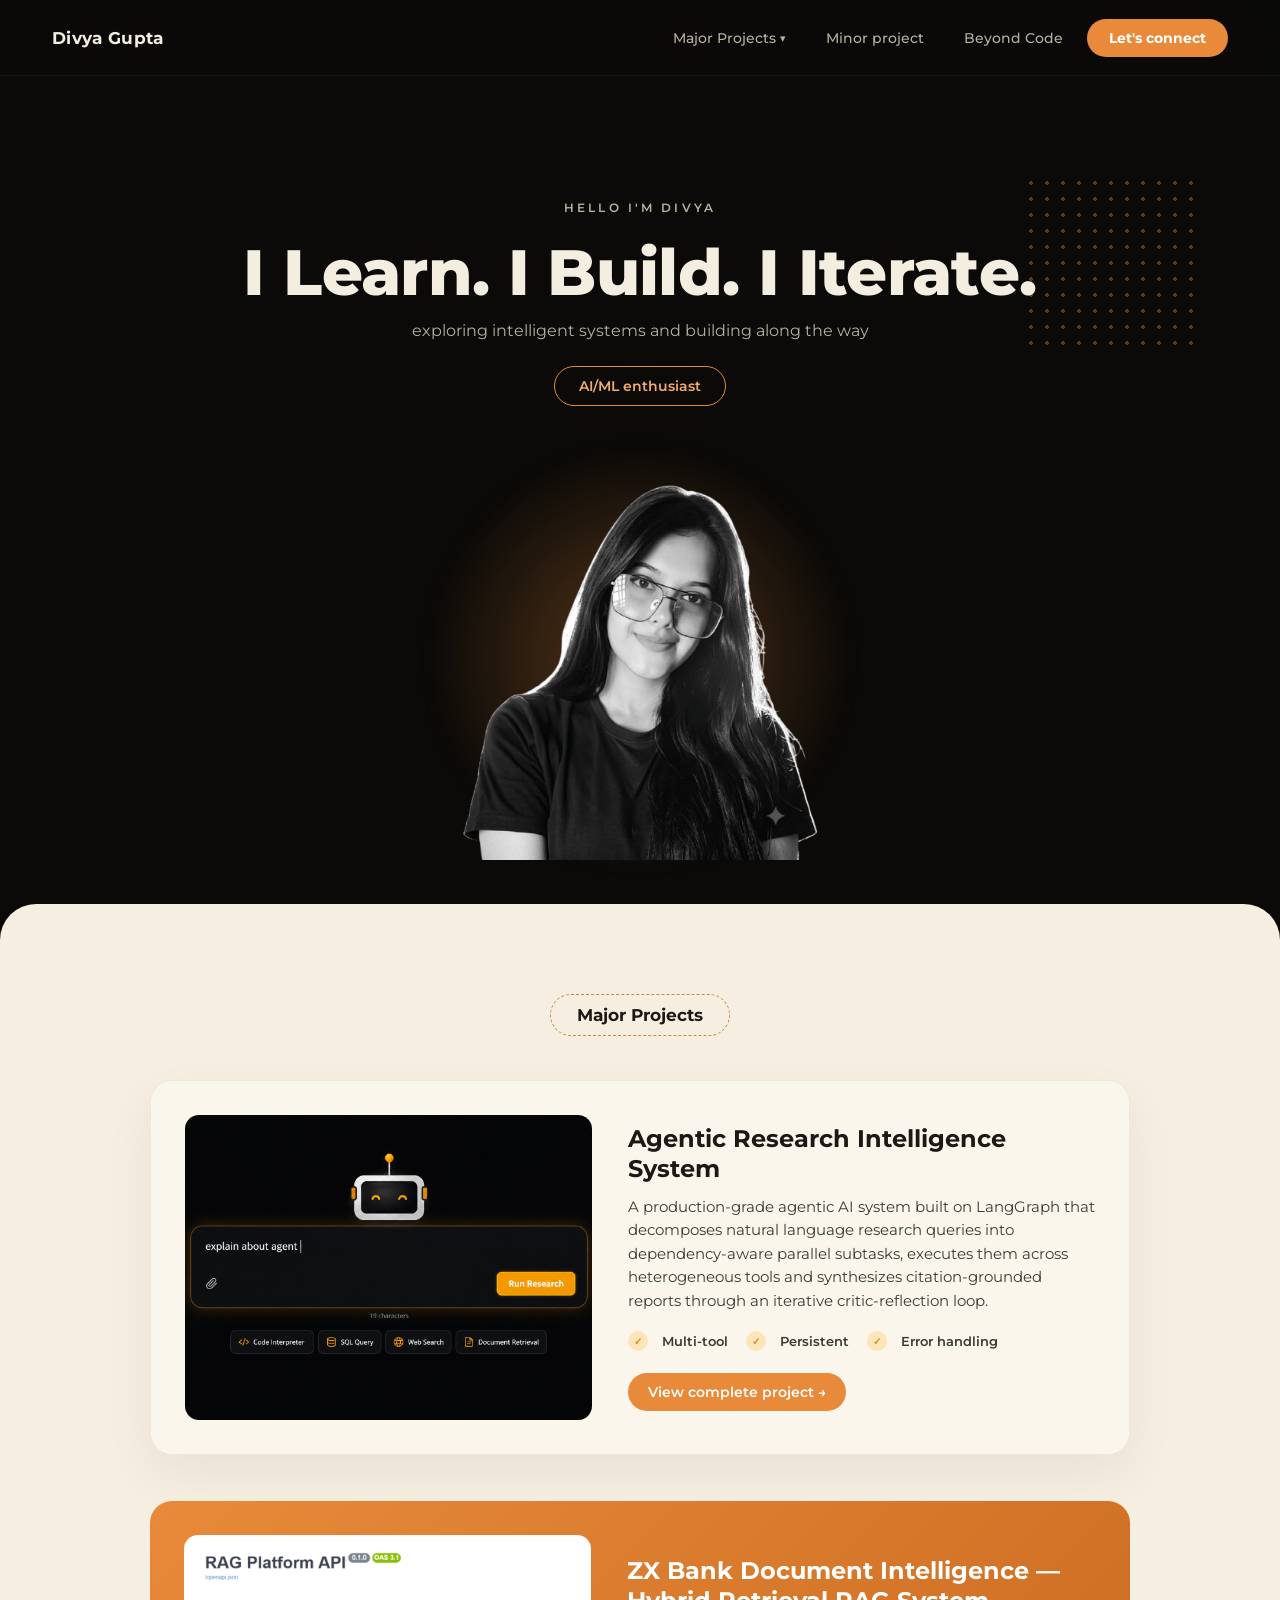
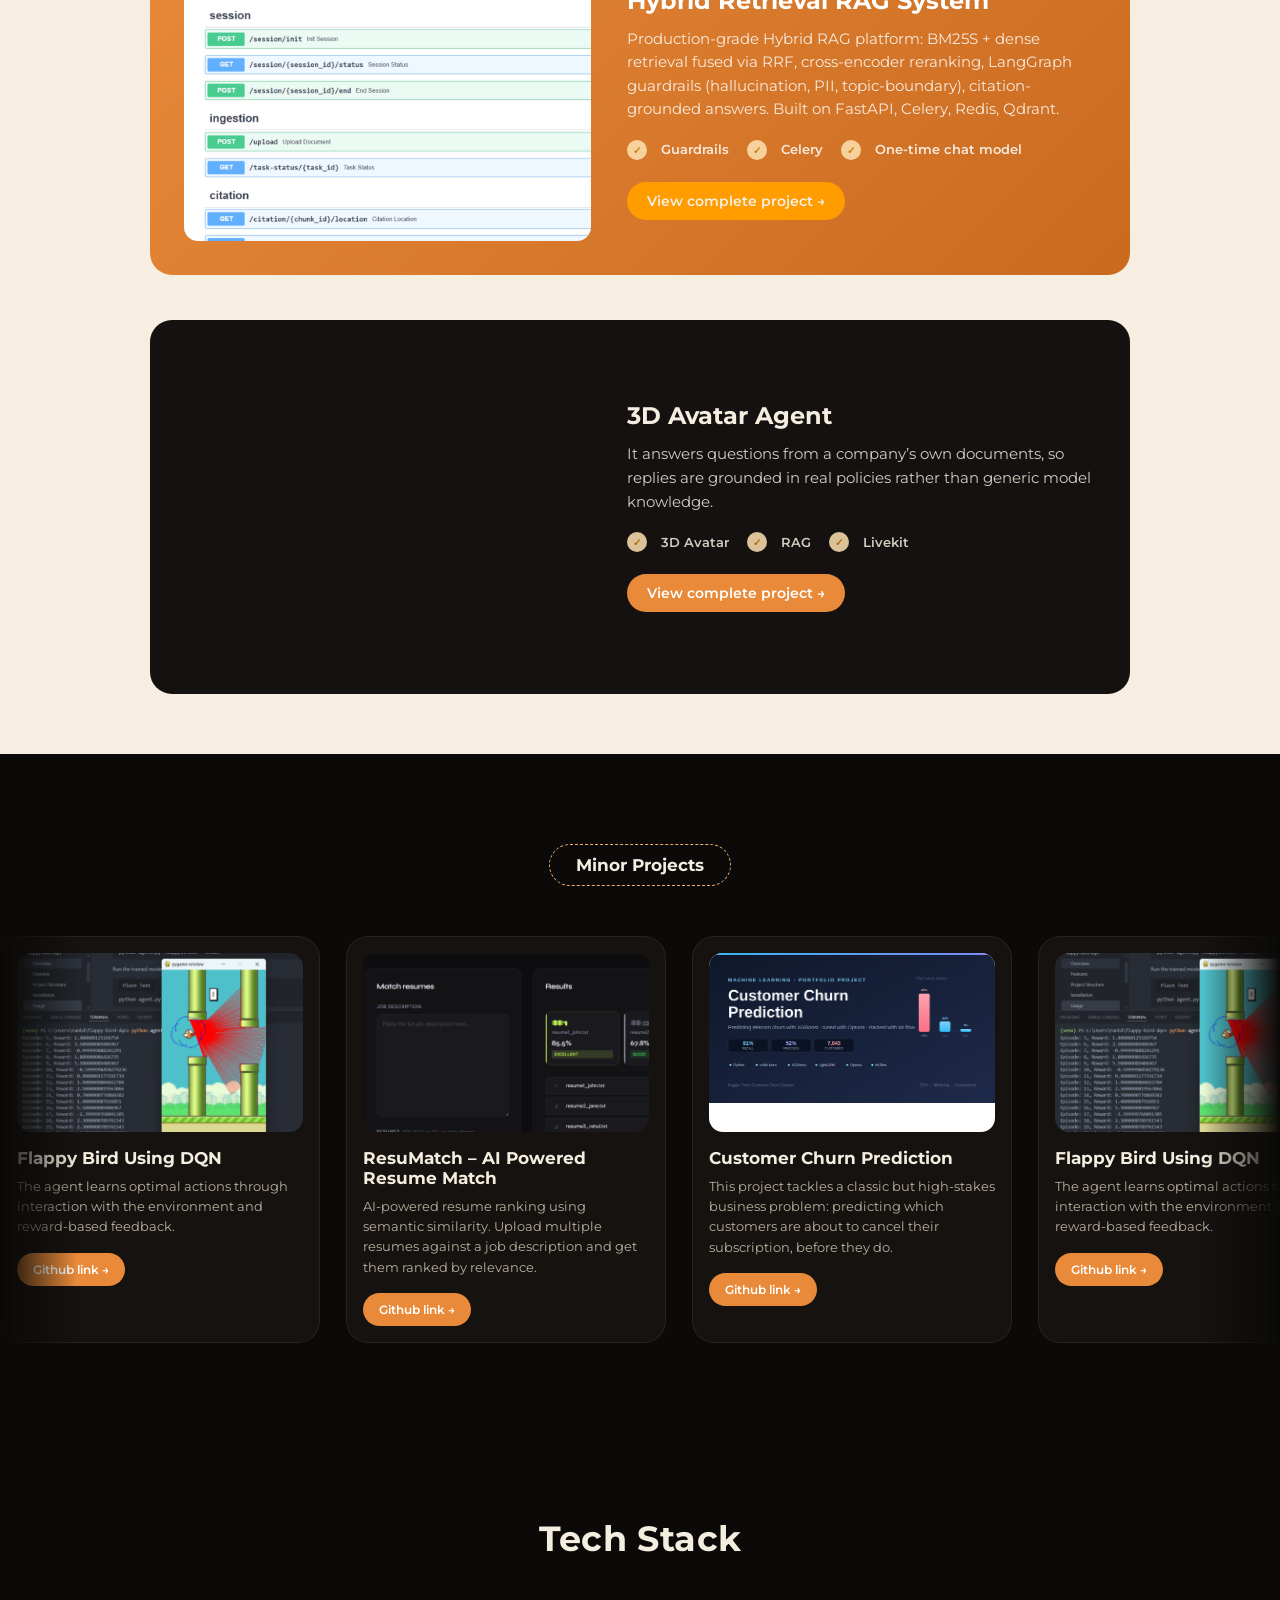
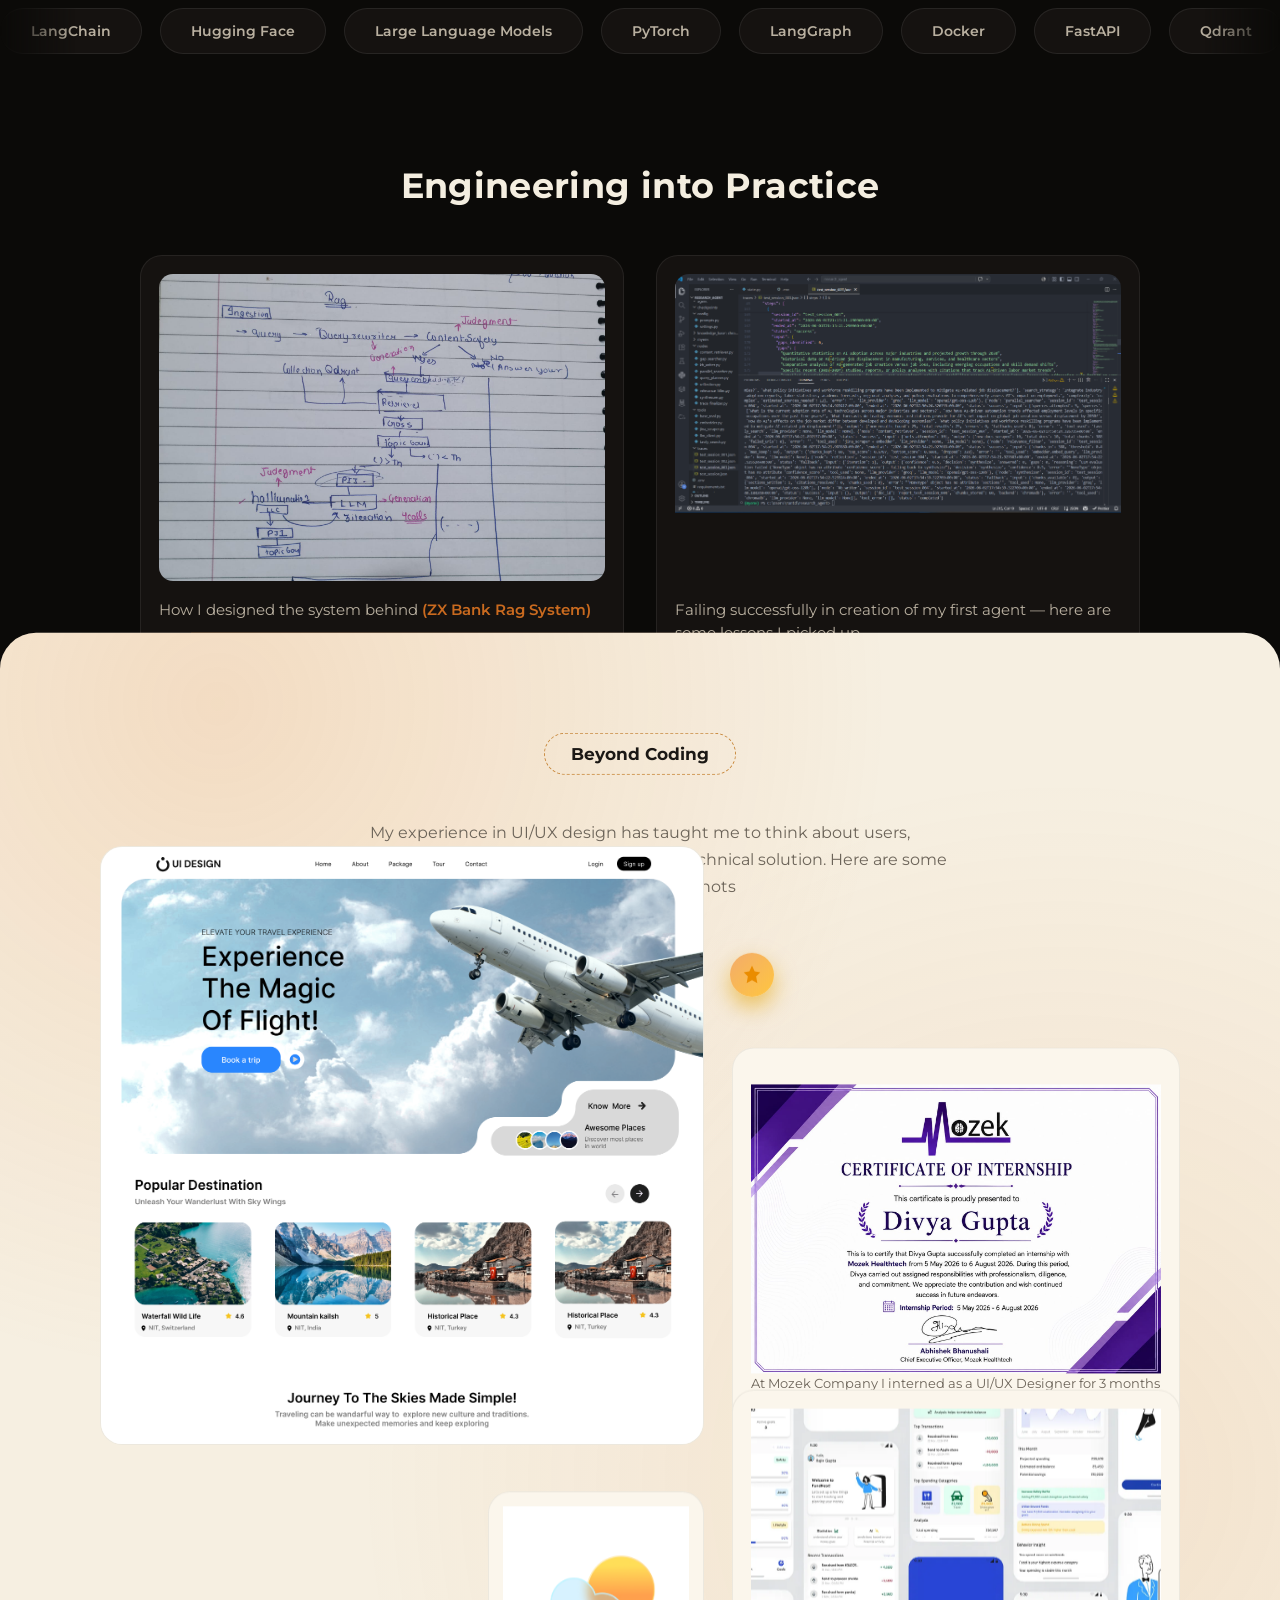
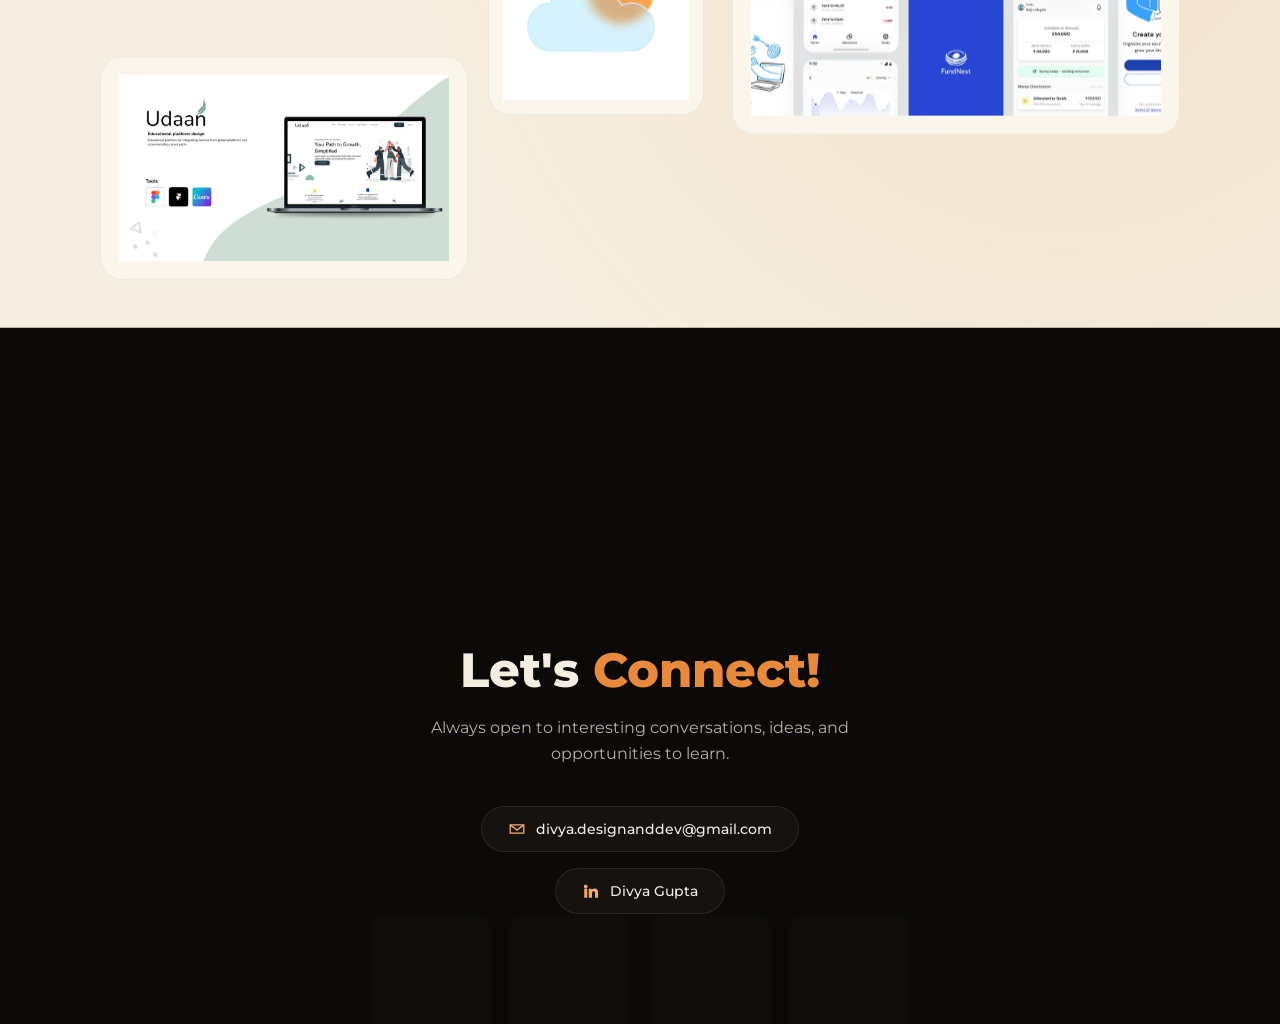
==== commit 50d6eb13: "Revise 3D Avatar Agent description and tags Updated the description of the 3D Avatar Agent and modif" ====
--- a/index.html
+++ b/index.html
@@ -108,11 +108,11 @@
         </div>
         <div class="stack-card-body">
           <h3>3D Avatar Agent</h3>
-          <p>Placeholder description — replace this with a short summary of what your 3D avatar agent does and how users interact with it.</p>
+          <p>It answers questions from a company’s own documents, so replies are grounded in real policies rather than generic model knowledge.</p>
           <ul class="tag-list">
-            <li><span class="tick">✓</span>Tag one</li>
-            <li><span class="tick">✓</span>Tag two</li>
-            <li><span class="tick">✓</span>Tag three</li>
+            <li><span class="tick">✓</span>3D Avatar</li>
+            <li><span class="tick">✓</span>RAG</li>
+            <li><span class="tick">✓</span>Livekit</li>
           </ul>
           <a href="avatar-agent.html" class="btn btn-orange">View complete project →</a>
         </div>
--- a/style.css
+++ b/style.css
@@ -590,6 +590,7 @@
 }
 @media (max-width:760px){
   .project-hero{ grid-template-columns:1fr; padding:36px 20px 60px; }
+  .project-single-col{ padding:44px 20px; }
   .project-two-col{ grid-template-columns:1fr; gap:36px; padding:44px 20px; }
   .architecture-media{ position:static; }
   .features-grid{ grid-template-columns:1fr; }
@@ -673,6 +674,11 @@
 .improvement-block:last-child{ margin-bottom:0; }
 .improvement-block h3{ font-size:1rem; font-weight:700; margin-bottom:8px; color:var(--text-cream); }
 .improvement-block p{ margin-bottom:0; }
+
+.project-single-col{ max-width:900px; margin:0 auto; padding:64px 32px; }
+.project-single-col h2{ font-size:1.4rem; font-weight:700; margin-bottom:16px; }
+.project-single-col p{ color:var(--text-cream-muted); line-height:1.85; font-size:.95rem; }
+.project-single-col strong{ color:var(--text-cream); font-weight:700; }
  
 .project-thanks{ text-align:center; padding:90px 32px 120px; }
 .project-thanks h2{ font-size:1.6rem; font-weight:700; }
